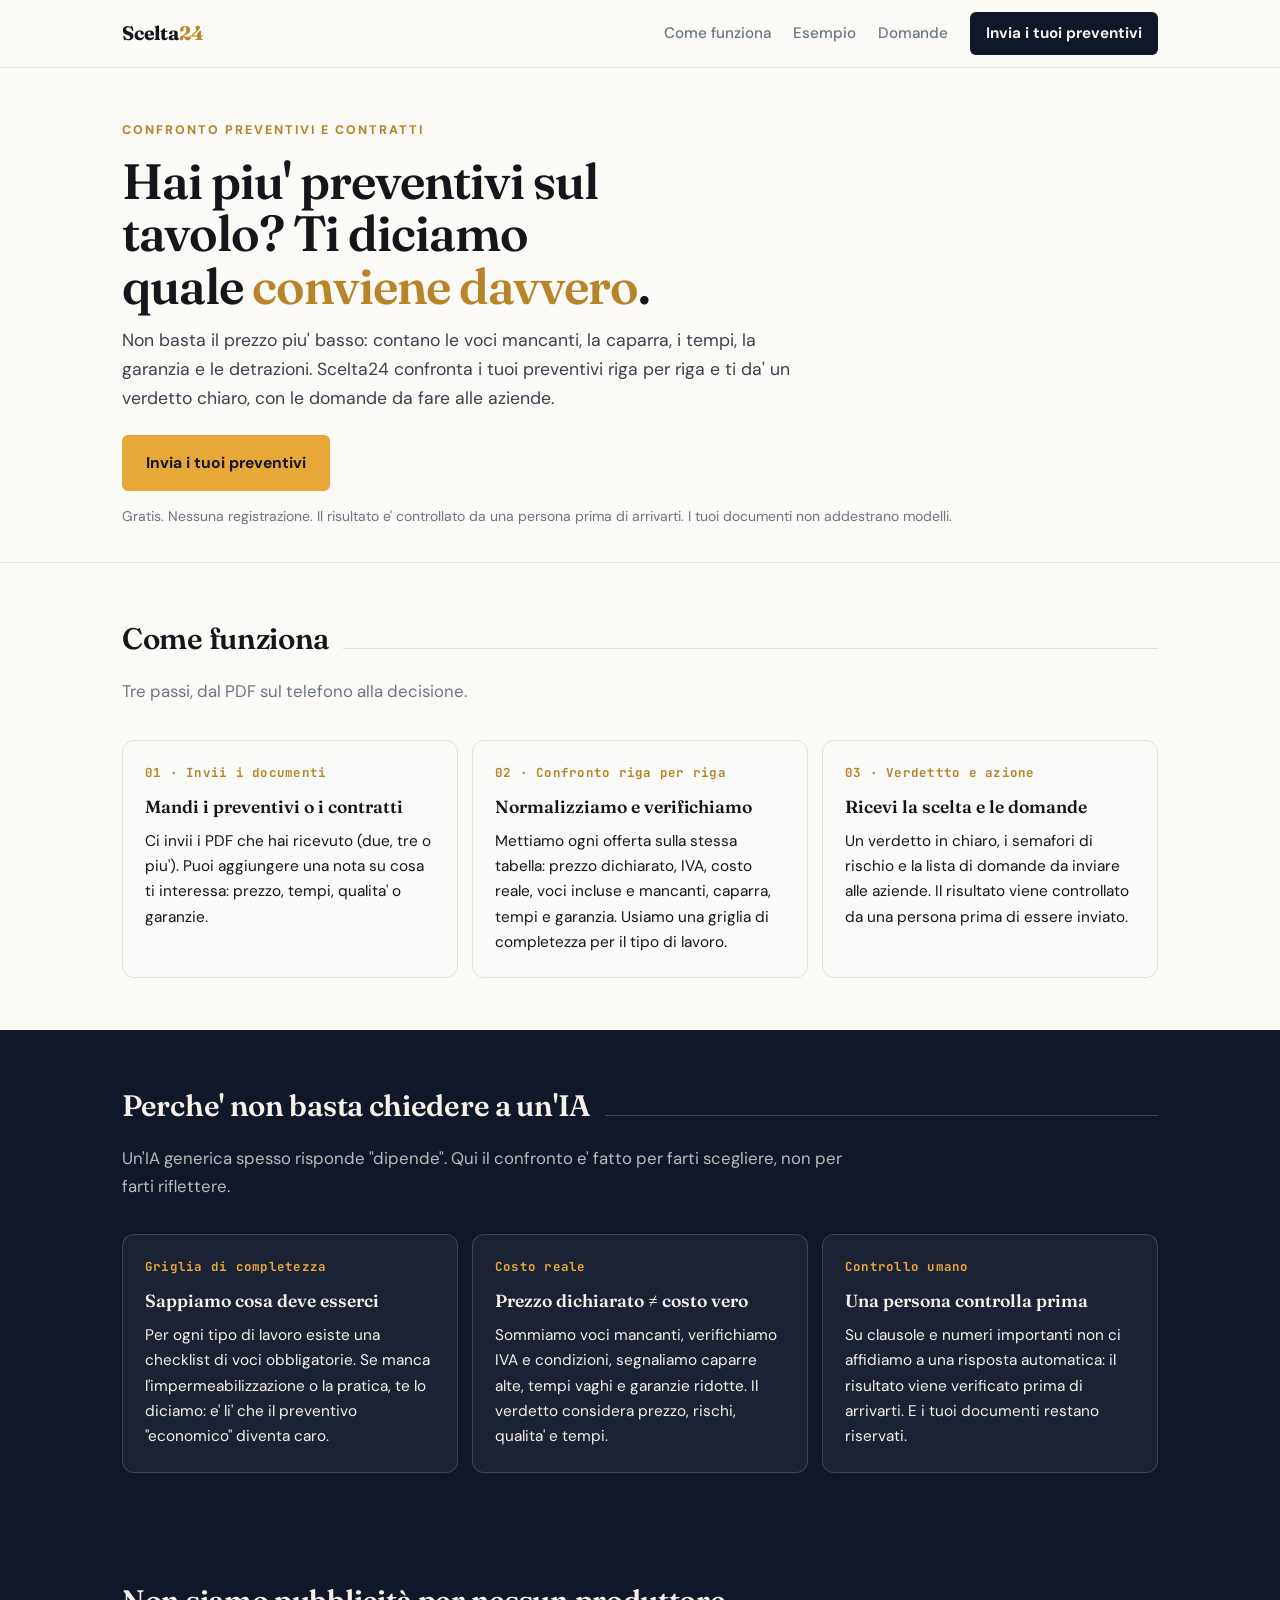
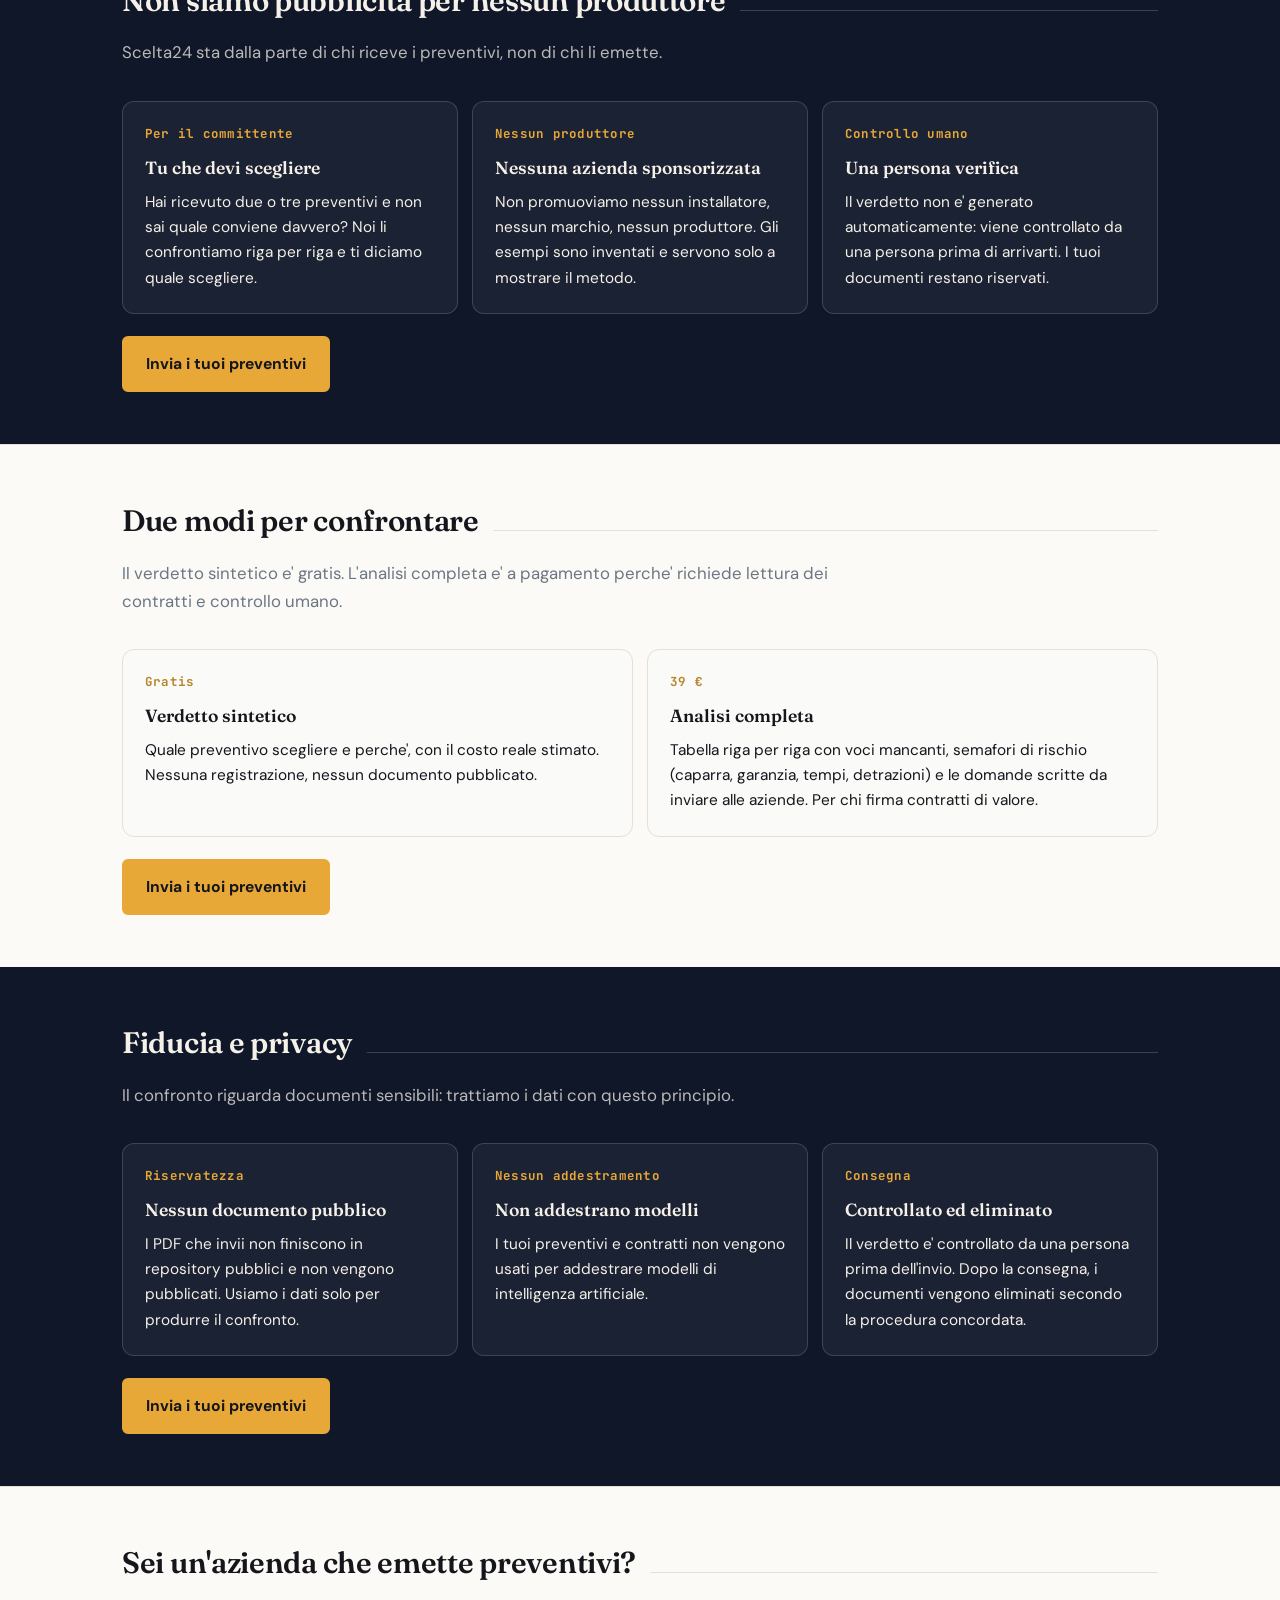
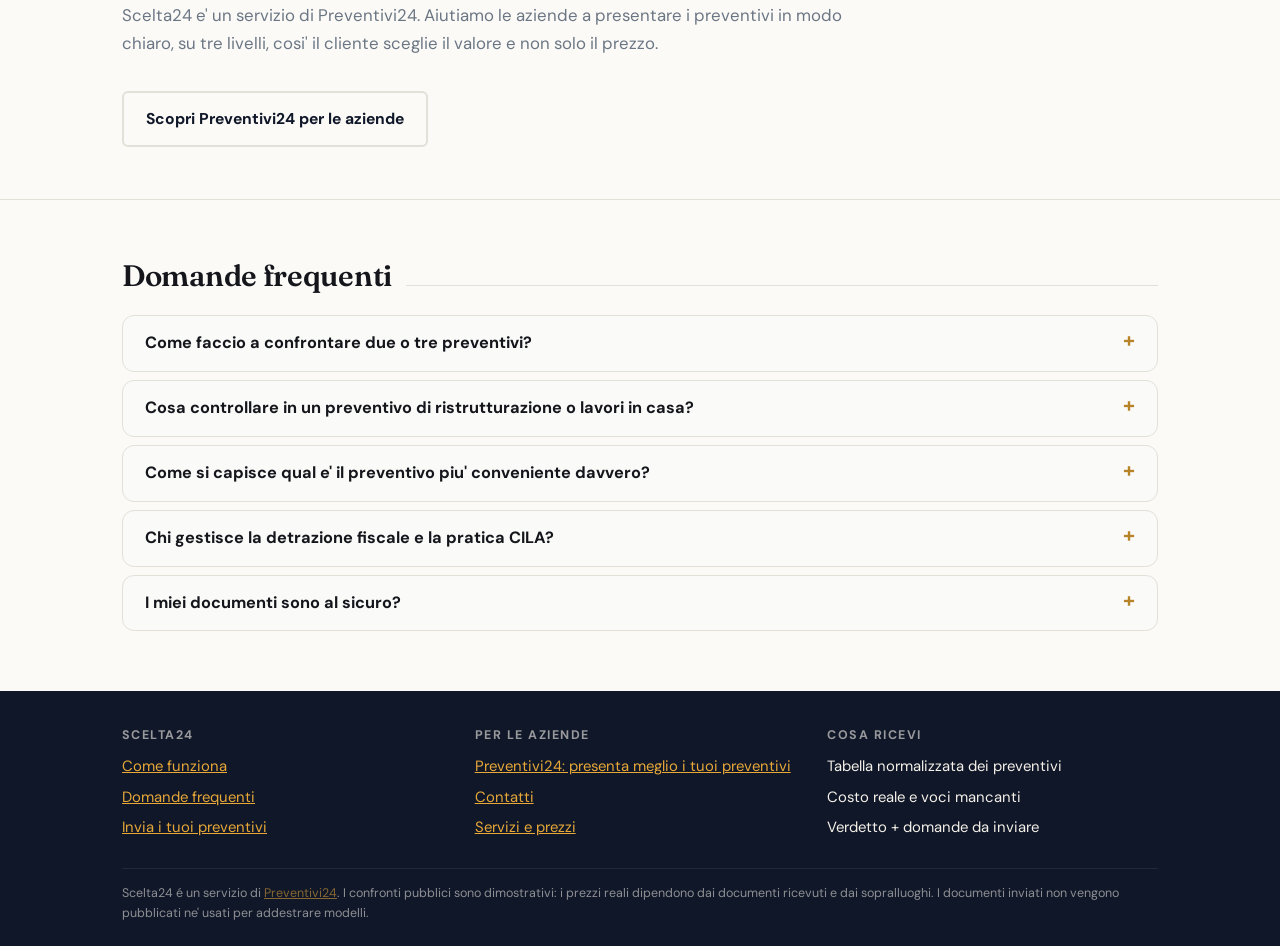
==== index.html @ 66af1d1d "Rimuove tutti gli esempi dal vivo dal sito Scelta24 (nessun nome reale, nessun confronto demo pubbli" ====
<!DOCTYPE html>
<html lang="it">
<head>
<meta charset="utf-8">
<meta name="viewport" content="width=device-width, initial-scale=1.0">
<title>Scelta24 — Confronta i preventivi e scegli quello giusto</title>
<meta name="description" content="Hai due o tre preventivi sul tavolo? Scelta24 li confronta riga per riga: costo reale, voci mancanti, rischi e verdetto. Gratis, controllato da una persona prima di arrivarti.">
<meta name="robots" content="index, follow">
<meta name="theme-color" content="#0F1729">
<link rel="canonical" href="https://gabriruss1.github.io/scelta24/">

<meta property="og:type" content="website">
<meta property="og:locale" content="it_IT">
<meta property="og:site_name" content="Scelta24">
<meta property="og:title" content="Confronta i preventivi. Scegli quello giusto.">
<meta property="og:description" content="Hai due o tre preventivi sul tavolo? Scelta24 li confronta riga per riga: costo reale, voci mancanti, rischi e verdetto. Gratis, controllato da una persona prima di arrivarti.">
<meta property="og:url" content="https://gabriruss1.github.io/scelta24/">
<meta property="og:image" content="https://gabriruss1.github.io/scelta24/images/og.png">
<meta name="twitter:card" content="summary_large_image">
<meta name="twitter:title" content="Confronta i preventivi. Scegli quello giusto.">
<meta name="twitter:description" content="Hai due o tre preventivi sul tavolo? Scelta24 li confronta riga per riga: costo reale, voci mancanti, rischi e verdetto. Gratis, controllato da una persona prima di arrivarti.">
<meta name="twitter:image" content="https://gabriruss1.github.io/scelta24/images/og.png">

<link rel="icon" href="data:image/svg+xml,<svg xmlns='http://www.w3.org/2000/svg' viewBox='0 0 100 100'><text y='.9em' font-size='90'>S</text></svg>">
<link rel="preconnect" href="https://fonts.googleapis.com">
<link rel="preconnect" href="https://fonts.gstatic.com" crossorigin>
<link href="https://fonts.googleapis.com/css2?family=Fraunces:opsz,wght@9..144,300;9..144,600;9..144,800&family=DM+Sans:wght@400;500;700&family=JetBrains+Mono:wght@400;700&display=swap" rel="stylesheet">
<link rel="stylesheet" href="assets/100439ae/landing.css">

<script type="application/ld+json">
{
  "@context": "https://schema.org",
  "@graph": [
    {
      "@type": "WebSite",
      "name": "Scelta24",
      "url": "https://gabriruss1.github.io/scelta24/",
      "inLanguage": "it-IT",
      "description": "Confronto preventivi e contratti: costo reale, voci mancanti, rischi e verdetto. Un servizio Preventivi24.",
      "publisher": {
        "@type": "Organization",
        "name": "Preventivi24",
        "url": "https://gabriruss1.github.io/preventivi24"
      }
    },
    {
      "@type": "FAQPage",
      "mainEntity": [
        {
          "@type": "Question",
          "name": "Come faccio a confrontare due o tre preventivi?",
          "acceptedAnswer": {
            "@type": "Answer",
            "text": "Mettili uno accanto all'altro sulla stessa tabella: prezzo dichiarato, IVA, cosa e' incluso, cosa manca, tempi, caparra e garanzia. Il preventivo piu' basso sulla carta spesso esclude voci che poi paghi a parte. Scelta24 fa questo confronto riga per riga e ti mostra il costo reale."
          }
        },
        {
          "@type": "Question",
          "name": "Cosa controllare in un preventivo di ristrutturazione o lavori in casa?",
          "acceptedAnswer": {
            "@type": "Answer",
            "text": "Controlla che ci siano demolizione e smaltimento, impermeabilizzazione, impianti con collaudo, materiali specificati, tempi scritti, garanzia e condizioni di pagamento. Se una voce e' vaga o manca, chiedila per iscritto prima di firmare."
          }
        },
        {
          "@type": "Question",
          "name": "Come si capisce qual e' il preventivo piu' conveniente davvero?",
          "acceptedAnswer": {
            "@type": "Answer",
            "text": "Non basta il prezzo: conta il costo reale. Aggiungi le voci mancanti, verifica IVA e detrazioni, guarda caparra, garanzia e tempi. Un preventivo piu' economico puo' costare di piu' se esclude lavori essenziali o scarica rischi su di te."
          }
        },
        {
          "@type": "Question",
          "name": "Chi gestisce la detrazione fiscale e la pratica CILA?",
          "acceptedAnswer": {
            "@type": "Answer",
            "text": "Dipende dal preventivo: alcuni la includono, altri la lasciano a tuo carico. Va scritto in modo chiaro perche' ha un costo e serve per la detrazione. Se non e' indicato, e' una domanda da fare all'azienda prima di scegliere."
          }
        },
        {
          "@type": "Question",
          "name": "I miei documenti sono al sicuro?",
          "acceptedAnswer": {
            "@type": "Answer",
            "text": "I preventivi e i contratti che ci invii servono solo per il confronto. Non finiscono in un repository pubblico, non vengono usati per addestrare modelli e vengono eliminati dopo la consegna. Il risultato viene controllato da una persona prima di arrivarti."
          }
        }
      ]
    }
  ]
}
</script>
</head>
<body>
<a class="skip-link" href="#contenuto">Salta al contenuto</a>

<header class="topbar">
  <div class="topbar__inner">
    <a class="logo" href="index.html">Scelta<span>24</span></a>
    <nav>
      <a href="#come-funziona">Come funziona</a>
      <a href="#esempi">Esempio</a>
      <a href="#faq">Domande</a>
      <a class="cta" href="/contatti.html?servizio=confronto">Invia i tuoi preventivi</a>
    </nav>
  </div>
</header>

<main id="contenuto">

<section class="hero">
  <div class="wrap">
    <p class="hero__kicker">Confronto preventivi e contratti</p>
    <h1>Hai piu' preventivi sul tavolo? Ti diciamo quale <em>conviene davvero</em>.</h1>
    <p class="hero__lead">Non basta il prezzo piu' basso: contano le voci mancanti, la caparra, i tempi, la garanzia e le detrazioni.
    Scelta24 confronta i tuoi preventivi riga per riga e ti da' un verdetto chiaro, con le domande da fare alle aziende.</p>
    <div class="hero__azioni">
      <a class="btn btn--accent" href="/contatti.html?servizio=confronto">Invia i tuoi preventivi</a>
    </div>
    <p class="hero__nota">Gratis. Nessuna registrazione. Il risultato e' controllato da una persona prima di arrivarti. I tuoi documenti non addestrano modelli.</p>
  </div>
</section>

<section class="sezione" id="come-funziona">
  <div class="wrap">
    <h2 class="h2">Come funziona</h2>
    <p class="sottotitolo">Tre passi, dal PDF sul telefono alla decisione.</p>
    <div class="griglia griglia--3">
      <div class="card">
        <span class="card__num">01 · Invii i documenti</span>
        <h3>Mandi i preventivi o i contratti</h3>
        <p>Ci invii i PDF che hai ricevuto (due, tre o piu'). Puoi aggiungere una nota su cosa ti interessa: prezzo, tempi, qualita' o garanzie.</p>
      </div>
      <div class="card">
        <span class="card__num">02 · Confronto riga per riga</span>
        <h3>Normalizziamo e verifichiamo</h3>
        <p>Mettiamo ogni offerta sulla stessa tabella: prezzo dichiarato, IVA, costo reale, voci incluse e mancanti, caparra, tempi e garanzia. Usiamo una griglia di completezza per il tipo di lavoro.</p>
      </div>
      <div class="card">
        <span class="card__num">03 · Verdettto e azione</span>
        <h3>Ricevi la scelta e le domande</h3>
        <p>Un verdetto in chiaro, i semafori di rischio e la lista di domande da inviare alle aziende. Il risultato viene controllato da una persona prima di essere inviato.</p>
      </div>
    </div>
  </div>
</section>

<section class="sezione sezione--scura" id="perche">
  <div class="wrap">
    <h2 class="h2">Perche' non basta chiedere a un'IA</h2>
    <p class="sottotitolo">Un'IA generica spesso risponde "dipende". Qui il confronto e' fatto per farti scegliere, non per farti riflettere.</p>
    <div class="griglia griglia--3">
      <div class="card">
        <span class="card__num">Griglia di completezza</span>
        <h3>Sappiamo cosa deve esserci</h3>
        <p>Per ogni tipo di lavoro esiste una checklist di voci obbligatorie. Se manca l'impermeabilizzazione o la pratica, te lo diciamo: e' li' che il preventivo "economico" diventa caro.</p>
      </div>
      <div class="card">
        <span class="card__num">Costo reale</span>
        <h3>Prezzo dichiarato ≠ costo vero</h3>
        <p>Sommiamo voci mancanti, verifichiamo IVA e condizioni, segnaliamo caparre alte, tempi vaghi e garanzie ridotte. Il verdetto considera prezzo, rischi, qualita' e tempi.</p>
      </div>
      <div class="card">
        <span class="card__num">Controllo umano</span>
        <h3>Una persona controlla prima</h3>
        <p>Su clausole e numeri importanti non ci affidiamo a una risposta automatica: il risultato viene verificato prima di arrivarti. E i tuoi documenti restano riservati.</p>
      </div>
    </div>
  </div>
</section>

<section class="sezione sezione--scura" id="non-pubblicita">
  <div class="wrap">
    <h2 class="h2">Non siamo pubblicità per nessun produttore</h2>
    <p class="sottotitolo">Scelta24 sta dalla parte di chi riceve i preventivi, non di chi li emette.</p>
    <div class="griglia griglia--3">
      <div class="card">
        <span class="card__num">Per il committente</span>
        <h3>Tu che devi scegliere</h3>
        <p>Hai ricevuto due o tre preventivi e non sai quale conviene davvero? Noi li confrontiamo riga per riga e ti diciamo quale scegliere.</p>
      </div>
      <div class="card">
        <span class="card__num">Nessun produttore</span>
        <h3>Nessuna azienda sponsorizzata</h3>
        <p>Non promuoviamo nessun installatore, nessun marchio, nessun produttore. Gli esempi sono inventati e servono solo a mostrare il metodo.</p>
      </div>
      <div class="card">
        <span class="card__num">Controllo umano</span>
        <h3>Una persona verifica</h3>
        <p>Il verdetto non e' generato automaticamente: viene controllato da una persona prima di arrivarti. I tuoi documenti restano riservati.</p>
      </div>
    </div>
    <div class="hero__azioni" style="margin-top:var(--s-4)">
      <a class="btn btn--accent" href="/contatti.html?servizio=confronto">Invia i tuoi preventivi</a>
    </div>
  </div>
</section>

<section class="sezione" id="livelli">
  <div class="wrap">
    <h2 class="h2">Due modi per confrontare</h2>
    <p class="sottotitolo">Il verdetto sintetico e' gratis. L'analisi completa e' a pagamento perche' richiede lettura dei contratti e controllo umano.</p>
    <div class="griglia griglia--2">
      <div class="card">
        <span class="card__num">Gratis</span>
        <h3>Verdetto sintetico</h3>
        <p>Quale preventivo scegliere e perche', con il costo reale stimato. Nessuna registrazione, nessun documento pubblicato.</p>
      </div>
      <div class="card">
        <span class="card__num">39 &euro;</span>
        <h3>Analisi completa</h3>
        <p>Tabella riga per riga con voci mancanti, semafori di rischio (caparra, garanzia, tempi, detrazioni) e le domande scritte da inviare alle aziende. Per chi firma contratti di valore.</p>
      </div>
    </div>
    <div class="hero__azioni" style="margin-top:var(--s-4)">
      <a class="btn btn--accent" href="/contatti.html?servizio=confronto">Invia i tuoi preventivi</a>
    </div>
  </div>
</section>

<section class="sezione sezione--scura" id="sicurezza">
  <div class="wrap">
    <h2 class="h2">Fiducia e privacy</h2>
    <p class="sottotitolo">Il confronto riguarda documenti sensibili: trattiamo i dati con questo principio.</p>
    <div class="griglia griglia--3">
      <div class="card">
        <span class="card__num">Riservatezza</span>
        <h3>Nessun documento pubblico</h3>
        <p>I PDF che invii non finiscono in repository pubblici e non vengono pubblicati. Usiamo i dati solo per produrre il confronto.</p>
      </div>
      <div class="card">
        <span class="card__num">Nessun addestramento</span>
        <h3>Non addestrano modelli</h3>
        <p>I tuoi preventivi e contratti non vengono usati per addestrare modelli di intelligenza artificiale.</p>
      </div>
      <div class="card">
        <span class="card__num">Consegna</span>
        <h3>Controllato ed eliminato</h3>
        <p>Il verdetto e' controllato da una persona prima dell'invio. Dopo la consegna, i documenti vengono eliminati secondo la procedura concordata.</p>
      </div>
    </div>
    <div class="hero__azioni" style="margin-top:var(--s-4)">
      <a class="btn btn--accent" href="/contatti.html?servizio=confronto">Invia i tuoi preventivi</a>
    </div>
  </div>
</section>

<section class="sezione" id="aziende">
  <div class="wrap">
    <h2 class="h2">Sei un'azienda che emette preventivi?</h2>
    <p class="sottotitolo">Scelta24 e' un servizio di Preventivi24. Aiutiamo le aziende a presentare i preventivi in modo chiaro, su tre livelli, cosi' il cliente sceglie il valore e non solo il prezzo.</p>
    <div class="hero__azioni">
      <a class="btn btn--ghost" href="https://gabriruss1.github.io/preventivi24">Scopri Preventivi24 per le aziende</a>
    </div>
  </div>
</section>

<section class="sezione faq" id="faq">
  <div class="wrap">
    <h2 class="h2">Domande frequenti</h2>
    <div>
      <details><summary>Come faccio a confrontare due o tre preventivi?</summary><p>Mettili uno accanto all&#x27;altro sulla stessa tabella: prezzo dichiarato, IVA, cosa e&#x27; incluso, cosa manca, tempi, caparra e garanzia. Il preventivo piu&#x27; basso sulla carta spesso esclude voci che poi paghi a parte. Scelta24 fa questo confronto riga per riga e ti mostra il costo reale.</p></details>
<details><summary>Cosa controllare in un preventivo di ristrutturazione o lavori in casa?</summary><p>Controlla che ci siano demolizione e smaltimento, impermeabilizzazione, impianti con collaudo, materiali specificati, tempi scritti, garanzia e condizioni di pagamento. Se una voce e&#x27; vaga o manca, chiedila per iscritto prima di firmare.</p></details>
<details><summary>Come si capisce qual e&#x27; il preventivo piu&#x27; conveniente davvero?</summary><p>Non basta il prezzo: conta il costo reale. Aggiungi le voci mancanti, verifica IVA e detrazioni, guarda caparra, garanzia e tempi. Un preventivo piu&#x27; economico puo&#x27; costare di piu&#x27; se esclude lavori essenziali o scarica rischi su di te.</p></details>
<details><summary>Chi gestisce la detrazione fiscale e la pratica CILA?</summary><p>Dipende dal preventivo: alcuni la includono, altri la lasciano a tuo carico. Va scritto in modo chiaro perche&#x27; ha un costo e serve per la detrazione. Se non e&#x27; indicato, e&#x27; una domanda da fare all&#x27;azienda prima di scegliere.</p></details>
<details><summary>I miei documenti sono al sicuro?</summary><p>I preventivi e i contratti che ci invii servono solo per il confronto. Non finiscono in un repository pubblico, non vengono usati per addestrare modelli e vengono eliminati dopo la consegna. Il risultato viene controllato da una persona prima di arrivarti.</p></details>
    </div>
  </div>
</section>

</main>

<footer class="pie">
  <div class="wrap">
    <div class="colonne">
      <div>
        <h4>Scelta24</h4>
        <ul>
          <li><a href="#come-funziona">Come funziona</a></li>
          <li><a href="#faq">Domande frequenti</a></li>
          <li><a href="/contatti.html?servizio=confronto">Invia i tuoi preventivi</a></li>
        </ul>
      </div>
      <div>
        <h4>Per le aziende</h4>
        <ul>
          <li><a href="https://gabriruss1.github.io/preventivi24">Preventivi24: presenta meglio i tuoi preventivi</a></li>
          <li><a href="https://gabriruss1.github.io/preventivi24/contatti.html">Contatti</a></li>
          <li><a href="https://gabriruss1.github.io/preventivi24/servizi.html">Servizi e prezzi</a></li>
        </ul>
      </div>
      <div>
        <h4>Cosa ricevi</h4>
        <ul>
          <li>Tabella normalizzata dei preventivi</li>
          <li>Costo reale e voci mancanti</li>
          <li>Verdetto + domande da inviare</li>
        </ul>
      </div>
    </div>
    <p class="nota">Scelta24 &eacute; un servizio di <a href="https://gabriruss1.github.io/preventivi24">Preventivi24</a>. I confronti pubblici sono dimostrativi: i prezzi reali dipendono dai documenti ricevuti e dai sopralluoghi. I documenti inviati non vengono pubblicati ne' usati per addestrare modelli.</p>
  </div>
</footer>

</body>
</html>
---- assets/100439ae/landing.css ----
/* ==========================================================================
   landing.css — pagina pubblica del progetto gemello
   Stesso sistema visivo del sito principale, contenuto diverso.
   ========================================================================== */

@import url("tokens.css");

*, *::before, *::after { box-sizing: border-box; }

body {
  margin: 0;
  font-family: var(--font-body);
  font-size: var(--t-body);
  line-height: 1.65;
  color: var(--ink);
  background: var(--paper);
  -webkit-font-smoothing: antialiased;
}

img { max-width: 100%; height: auto; display: block; }
a { color: inherit; }

.wrap { max-width: var(--maxw); margin: 0 auto; padding: 0 var(--s-4); }

.skip-link {
  position: absolute; left: -9999px; top: 0; z-index: 100;
  background: var(--amber); color: #14161C; padding: 10px 16px; font-weight: 700;
}
.skip-link:focus { left: 0; }
:focus-visible { outline: 3px solid var(--amber); outline-offset: 2px; border-radius: 3px; }

/* --- testata --- */
.topbar {
  position: sticky; top: 0; z-index: 30;
  background: rgba(251, 250, 246, .92);
  backdrop-filter: blur(8px);
  border-bottom: 1px solid var(--line);
}
.topbar__inner {
  max-width: var(--maxw); margin: 0 auto; padding: 12px var(--s-4);
  display: flex; align-items: center; justify-content: space-between; gap: var(--s-3);
  flex-wrap: wrap;
}
.logo {
  font-family: var(--font-display); font-size: 1.22rem; font-weight: 700;
  text-decoration: none; letter-spacing: -.01em;
}
.logo span { color: var(--amber-dim); }
.topbar nav { display: flex; gap: var(--s-4); align-items: center; flex-wrap: wrap; }
.topbar nav a { text-decoration: none; font-size: .95rem; color: var(--grey); font-weight: 500; }
.topbar nav a:hover { color: var(--ink); }
.topbar nav a.cta {
  background: var(--brand); color: var(--brand-ink); padding: 9px 16px;
  border-radius: var(--r-sm); font-weight: 700;
}

/* --- hero --- */
.hero { padding: var(--s-6) 0 var(--s-5); }
.hero__kicker {
  font-size: var(--t-tiny); letter-spacing: .16em; text-transform: uppercase;
  color: var(--amber-dim); font-weight: 800; margin: 0 0 var(--s-3);
}
.hero h1 {
  font-family: var(--font-display); font-size: var(--t-hero); line-height: 1.06;
  font-weight: 600; letter-spacing: -.02em; margin: 0 0 var(--s-3); max-width: 18ch;
  text-wrap: balance;
}
.hero h1 em { font-style: normal; color: var(--amber-dim); }
.hero__lead { font-size: 1.1rem; color: #3A424E; max-width: 56ch; margin: 0 0 var(--s-4); }
.hero__azioni { display: flex; gap: var(--s-3); flex-wrap: wrap; align-items: center; }
.hero__nota { font-size: var(--t-small); color: var(--grey); margin: var(--s-3) 0 0; }

.btn {
  display: inline-flex; align-items: center; justify-content: center; gap: 8px;
  font-family: var(--font-body); font-size: .98rem; font-weight: 700;
  padding: 13px 22px; border-radius: var(--r-sm); border: 2px solid var(--brand);
  background: var(--brand); color: var(--brand-ink); text-decoration: none;
  transition: transform .14s ease, box-shadow .14s ease;
}
.btn:hover { transform: translateY(-1px); box-shadow: var(--shadow-md); }
.btn--accent { background: var(--amber); border-color: var(--amber); color: #14161C; }
.btn--ghost { background: transparent; color: var(--brand); border-color: var(--line); }

/* --- sezioni --- */
.sezione { padding: var(--s-6) 0; border-top: 1px solid var(--line); }
.sezione--scura { background: var(--brand); color: var(--brand-ink); border-top: none; }
.sezione--scura .h2 { color: var(--brand-ink); }
.sezione--scura .h2::after { background: rgba(245, 240, 232, .2); }

.h2 {
  font-family: var(--font-display); font-size: var(--t-h2); font-weight: 600;
  margin: 0 0 var(--s-3); letter-spacing: -.01em;
  display: flex; align-items: baseline; gap: var(--s-3);
}
.h2::after { content: ""; flex: 1; height: 1px; background: var(--line); }
.sottotitolo { font-size: 1.05rem; color: var(--grey); max-width: 62ch; margin: 0 0 var(--s-5); }
.sezione--scura .sottotitolo { color: rgba(245, 240, 232, .75); }

/* --- griglie --- */
.griglia { display: grid; gap: var(--s-3); grid-template-columns: repeat(auto-fit, minmax(240px, 1fr)); }
.griglia--3 { grid-template-columns: repeat(auto-fit, minmax(280px, 1fr)); }

.card {
  background: var(--white); border: 1px solid var(--line);
  border-radius: var(--r-md); padding: var(--s-4);
}
.sezione--scura .card { background: rgba(255, 255, 255, .05); border-color: rgba(245, 240, 232, .16); }
.card h3 { font-family: var(--font-display); font-size: 1.1rem; margin: 0 0 var(--s-2); font-weight: 600; }
.card p { margin: 0; font-size: .96rem; }
.card__num {
  font-family: var(--font-mono); font-size: var(--t-tiny); color: var(--amber-dim);
  letter-spacing: .1em; font-weight: 700; display: block; margin-bottom: var(--s-2);
}
.sezione--scura .card__num { color: var(--amber); }

/* --- livelli --- */
.livelli { display: grid; gap: var(--s-3); grid-template-columns: repeat(auto-fit, minmax(260px, 1fr)); }
.livello {
  background: var(--white); border: 1px solid var(--line);
  border-radius: var(--r-md); padding: var(--s-4); position: relative;
  /* dentro la sezione scura il colore e' crema: qui il fondo e' bianco */
  color: var(--ink);
}
.livello--consigliata { border: 2px solid var(--amber); box-shadow: var(--shadow-md); }
.livello__badge {
  position: absolute; top: -11px; right: var(--s-4);
  background: var(--amber); color: #14161C; font-size: .66rem; font-weight: 800;
  letter-spacing: .12em; text-transform: uppercase; padding: 4px 11px; border-radius: 100px;
}
.livello h3 { font-family: var(--font-display); font-size: 1.2rem; margin: 0 0 var(--s-2); }
.livello p { margin: 0 0 var(--s-2); font-size: .95rem; color: var(--grey); }
.livello ul { margin: 0; padding-left: 18px; font-size: .93rem; }
.livello li { margin-bottom: 5px; }

/* --- esempi --- */
.esempi { display: grid; gap: var(--s-3); grid-template-columns: repeat(auto-fit, minmax(280px, 1fr)); }
.esempio {
  display: block; text-decoration: none; background: var(--white);
  border: 1px solid var(--line); border-radius: var(--r-md); overflow: hidden;
  transition: transform .15s ease, box-shadow .15s ease;
}
.esempio:hover { transform: translateY(-3px); box-shadow: var(--shadow-lg); }
.esempio__img { aspect-ratio: 1200 / 630; background: var(--navy); object-fit: cover; width: 100%; }
.esempio__corpo { padding: var(--s-3) var(--s-4) var(--s-4); }
.esempio__corpo h3 { font-family: var(--font-display); font-size: 1.1rem; margin: 0 0 4px; }
.esempio__corpo p { margin: 0; font-size: .93rem; color: var(--grey); }
.esempio__corpo span { font-size: var(--t-tiny); color: var(--amber-dim); font-weight: 700; letter-spacing: .08em; text-transform: uppercase; }

/* --- faq --- */
.faq details {
  background: var(--white); border: 1px solid var(--line);
  border-radius: var(--r-md); padding: var(--s-3) var(--s-4); margin-bottom: var(--s-2);
}
.faq summary {
  cursor: pointer; font-weight: 700; font-size: 1.02rem;
  list-style: none; display: flex; justify-content: space-between; gap: var(--s-3);
}
.faq summary::-webkit-details-marker { display: none; }
.faq summary::after { content: "+"; color: var(--amber-dim); font-size: 1.3rem; line-height: 1; }
.faq details[open] summary::after { content: "\2212"; }
.faq details p { margin: var(--s-2) 0 0; color: #3A424E; }

/* --- footer --- */
footer.pie {
  background: var(--brand); color: var(--brand-ink);
  padding: var(--s-5) 0 var(--s-4);
}
footer.pie a { color: var(--amber); }
footer.pie .colonne { display: grid; gap: var(--s-4); grid-template-columns: repeat(auto-fit, minmax(200px, 1fr)); }
footer.pie h4 { font-size: var(--t-tiny); letter-spacing: .12em; text-transform: uppercase; opacity: .6; margin: 0 0 var(--s-2); }
footer.pie ul { list-style: none; margin: 0; padding: 0; font-size: .93rem; }
footer.pie li { margin-bottom: 6px; }
footer.pie .nota { font-size: var(--t-tiny); opacity: .55; margin: var(--s-4) 0 0; border-top: 1px solid rgba(245,240,232,.15); padding-top: var(--s-3); }

@media (max-width: 640px) {
  .topbar nav a:not(.cta) { display: none; }
  .hero { padding: var(--s-5) 0; }
}

@media print {
  .topbar, .hero__azioni, .btn { display: none; }
  body { background: #fff; }
}
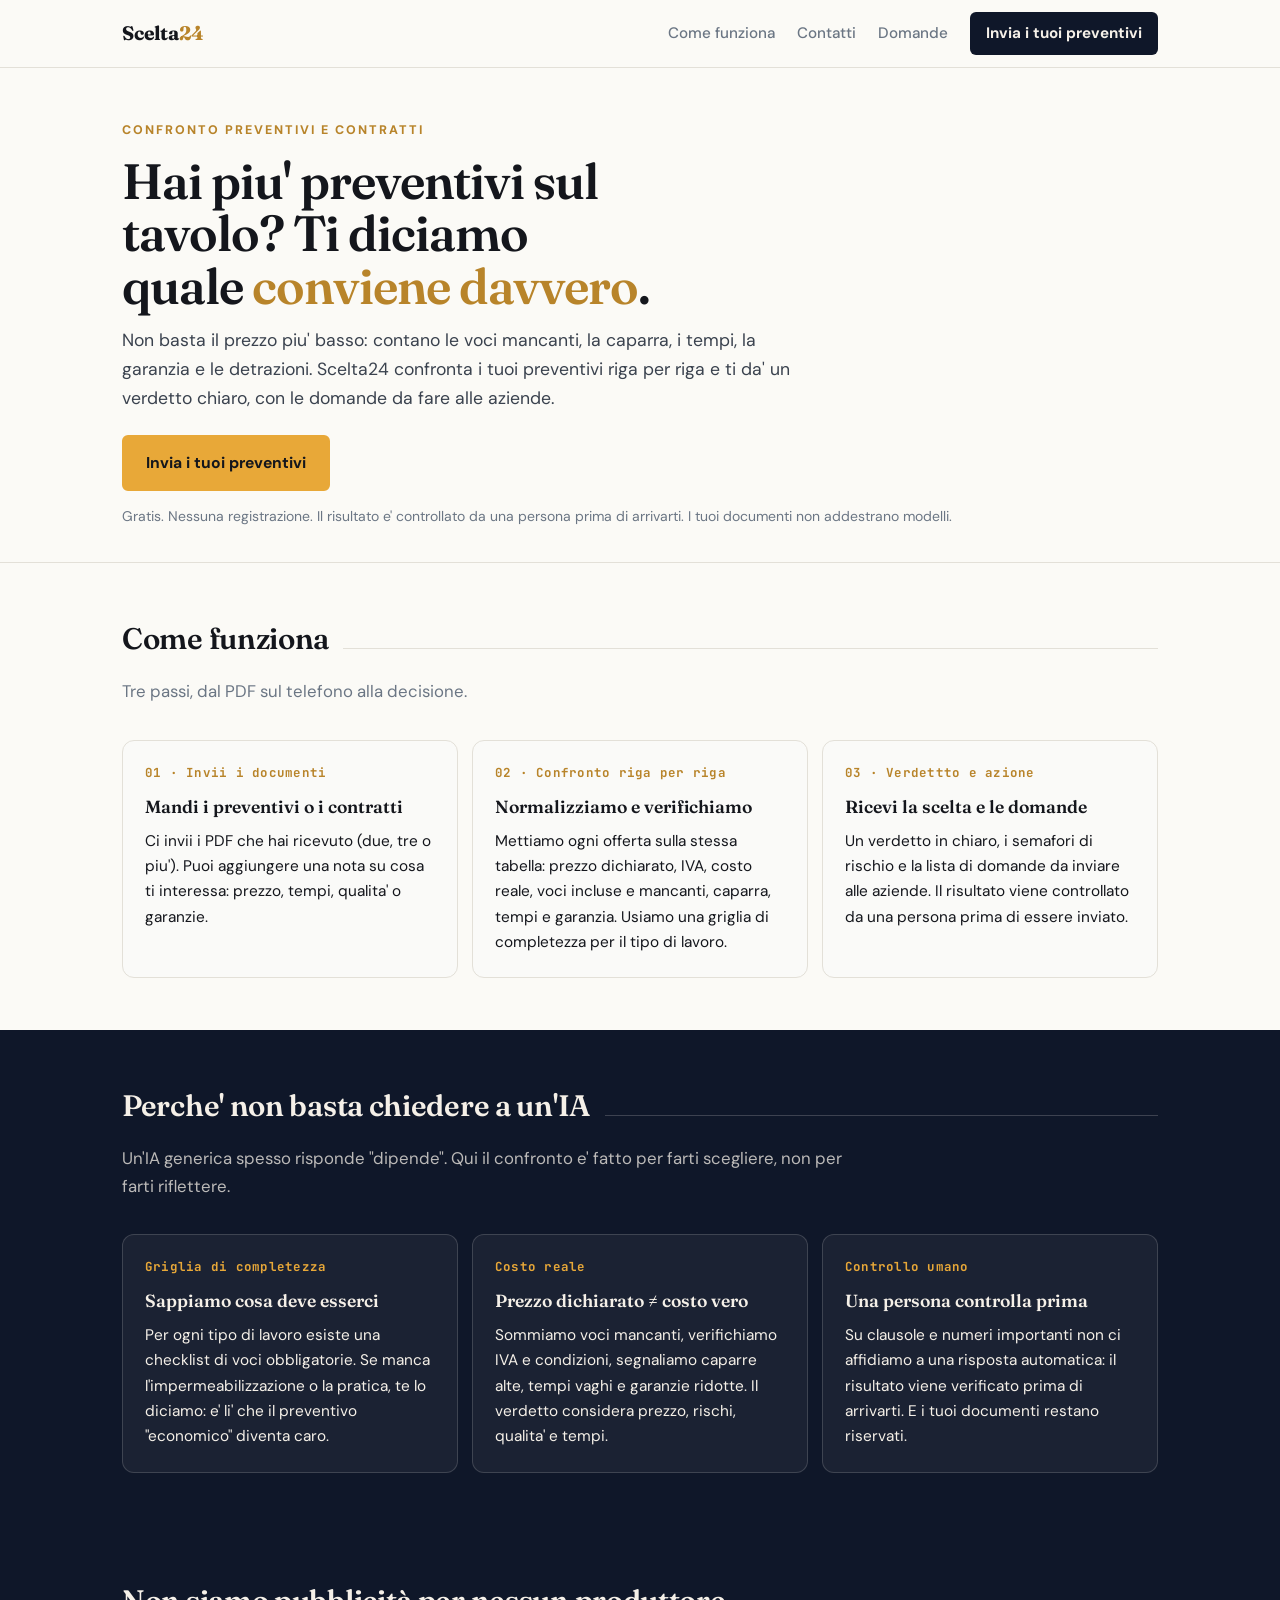
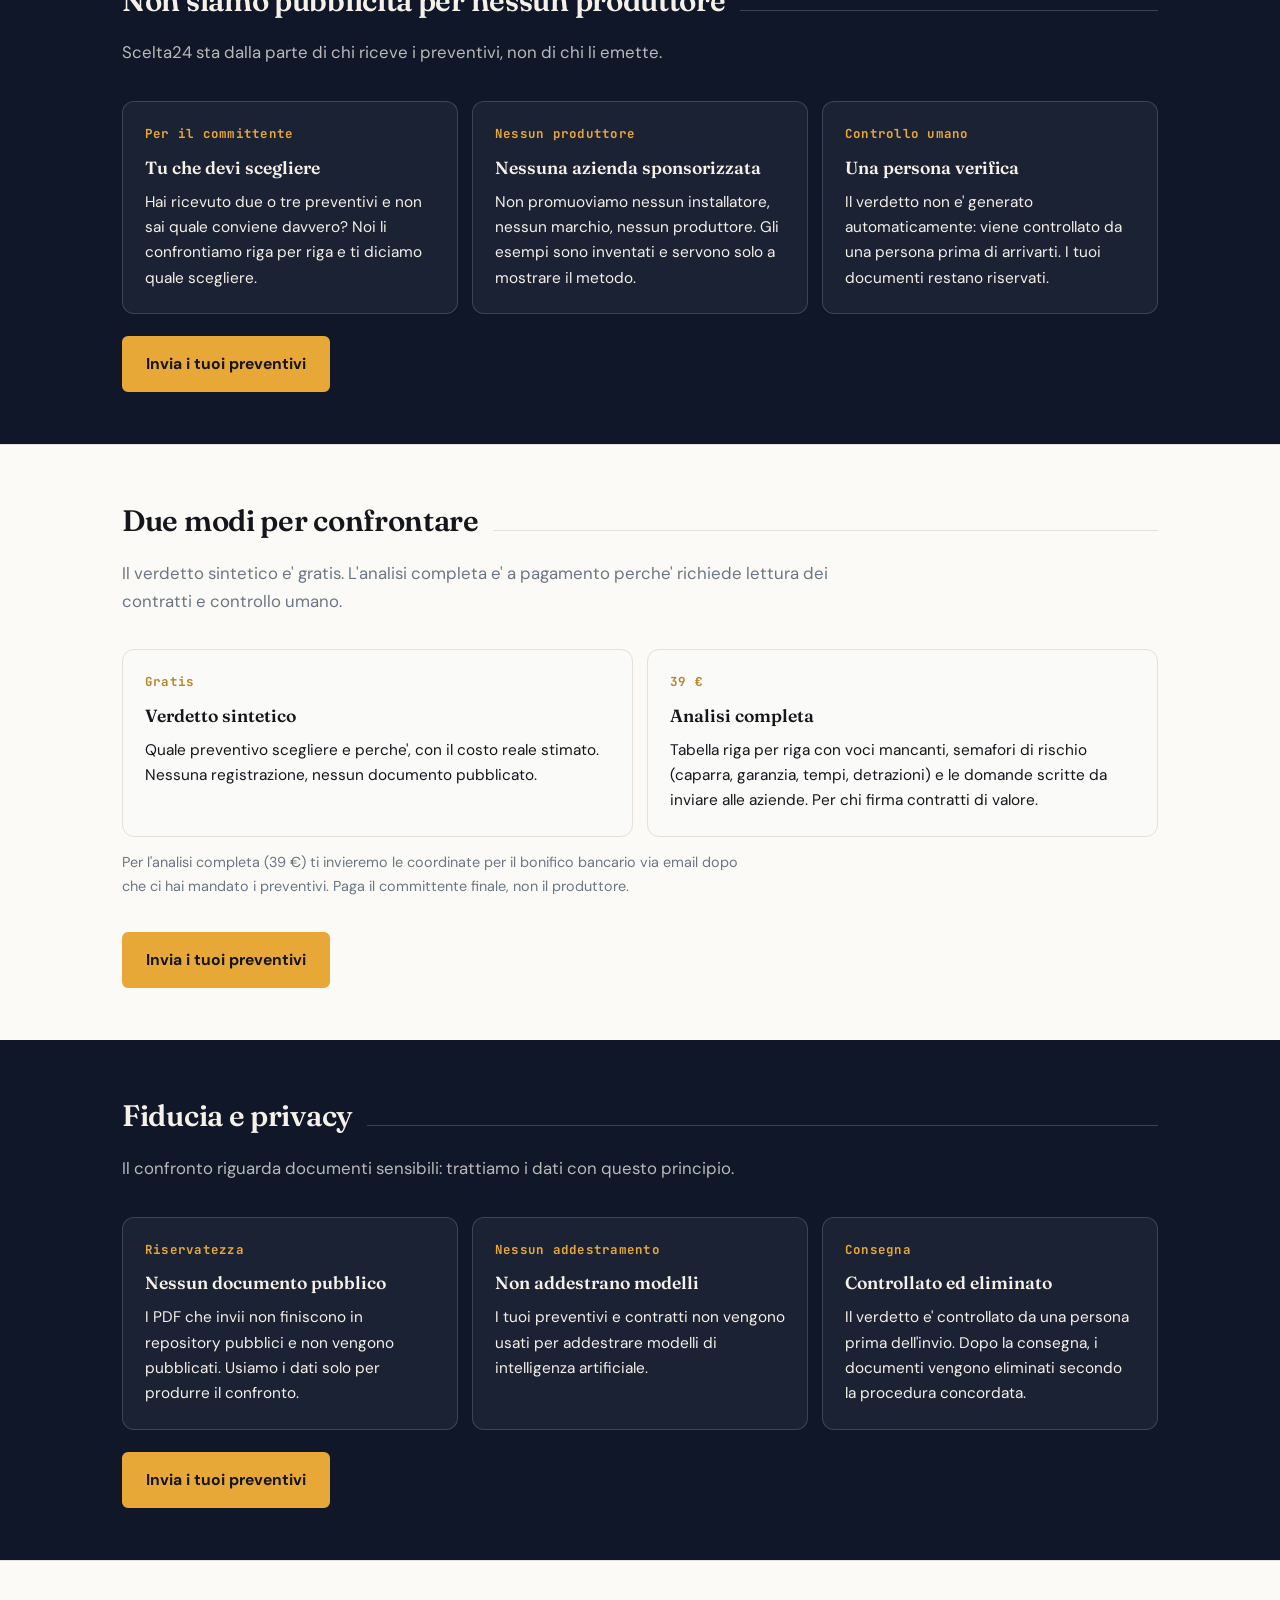
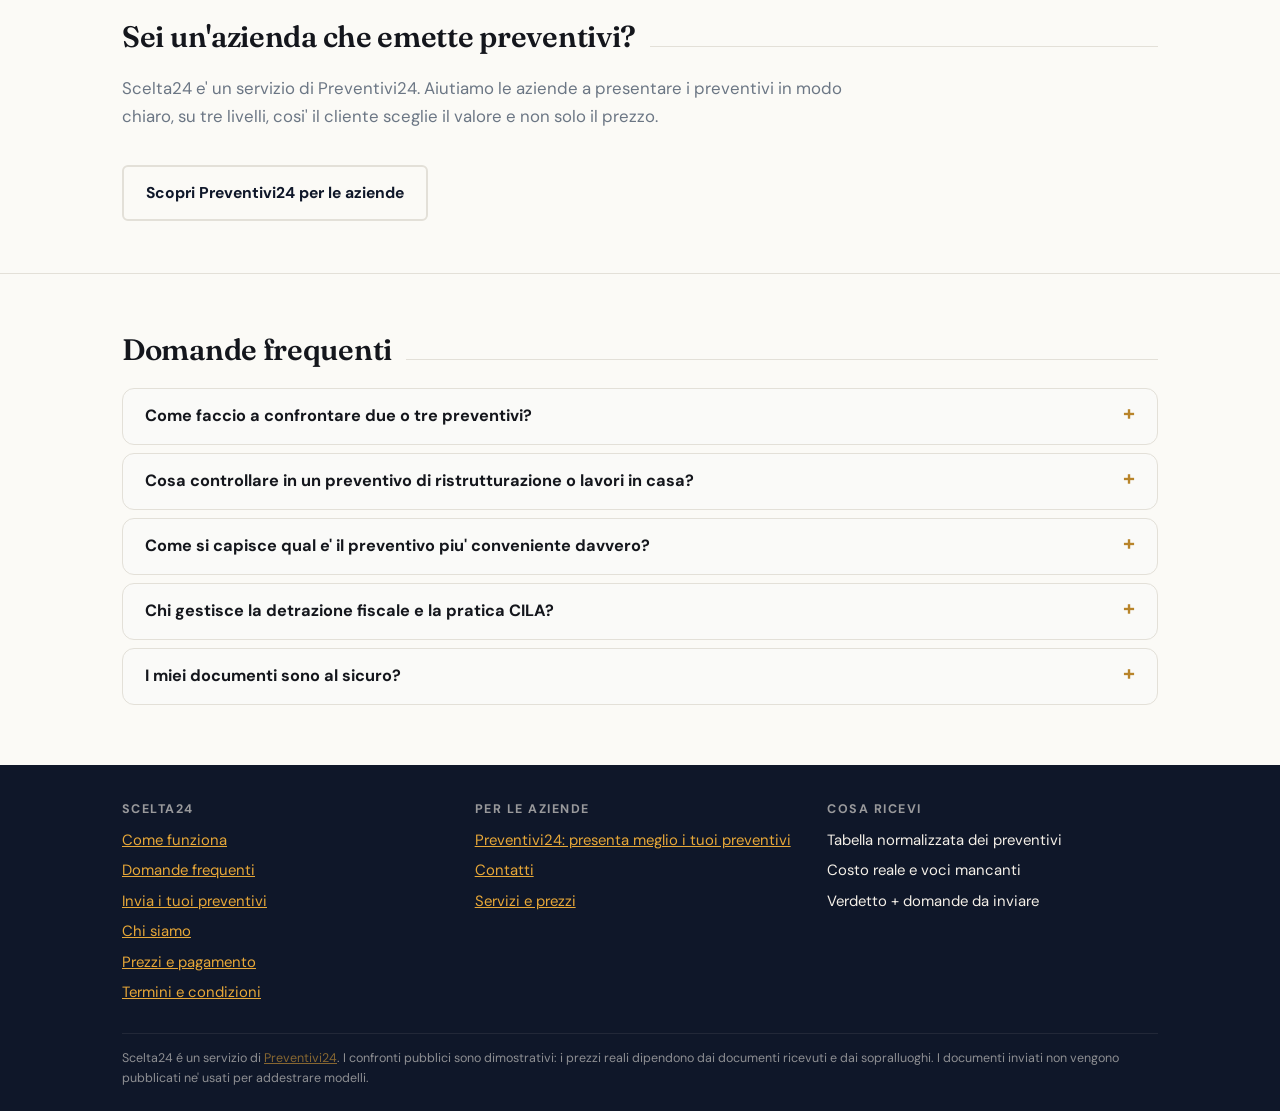
==== commit 55262b06: "Aggiunge grazie.html, chi-sono.html, termini.html, prezzi.html; fix link Esempio rotto; documenta pa" ====
--- a/index.html
+++ b/index.html
@@ -100,7 +100,7 @@
     <a class="logo" href="index.html">Scelta<span>24</span></a>
     <nav>
       <a href="#come-funziona">Come funziona</a>
-      <a href="#esempi">Esempio</a>
+      <a href="contatti.html">Contatti</a>
       <a href="#faq">Domande</a>
       <a class="cta" href="/contatti.html?servizio=confronto">Invia i tuoi preventivi</a>
     </nav>
@@ -213,6 +213,7 @@
         <p>Tabella riga per riga con voci mancanti, semafori di rischio (caparra, garanzia, tempi, detrazioni) e le domande scritte da inviare alle aziende. Per chi firma contratti di valore.</p>
       </div>
     </div>
+    <p class="sottotitolo" style="font-size:0.9rem;color:var(--grey);margin-top:var(--s-3);">Per l'analisi completa (39 &euro;) ti invieremo le coordinate per il bonifico bancario via email dopo che ci hai mandato i preventivi. Paga il committente finale, non il produttore.</p>
     <div class="hero__azioni" style="margin-top:var(--s-4)">
       <a class="btn btn--accent" href="/contatti.html?servizio=confronto">Invia i tuoi preventivi</a>
     </div>
@@ -280,6 +281,9 @@
           <li><a href="#come-funziona">Come funziona</a></li>
           <li><a href="#faq">Domande frequenti</a></li>
           <li><a href="/contatti.html?servizio=confronto">Invia i tuoi preventivi</a></li>
+          <li><a href="chi-sono.html">Chi siamo</a></li>
+          <li><a href="prezzi.html">Prezzi e pagamento</a></li>
+          <li><a href="termini.html">Termini e condizioni</a></li>
         </ul>
       </div>
       <div>
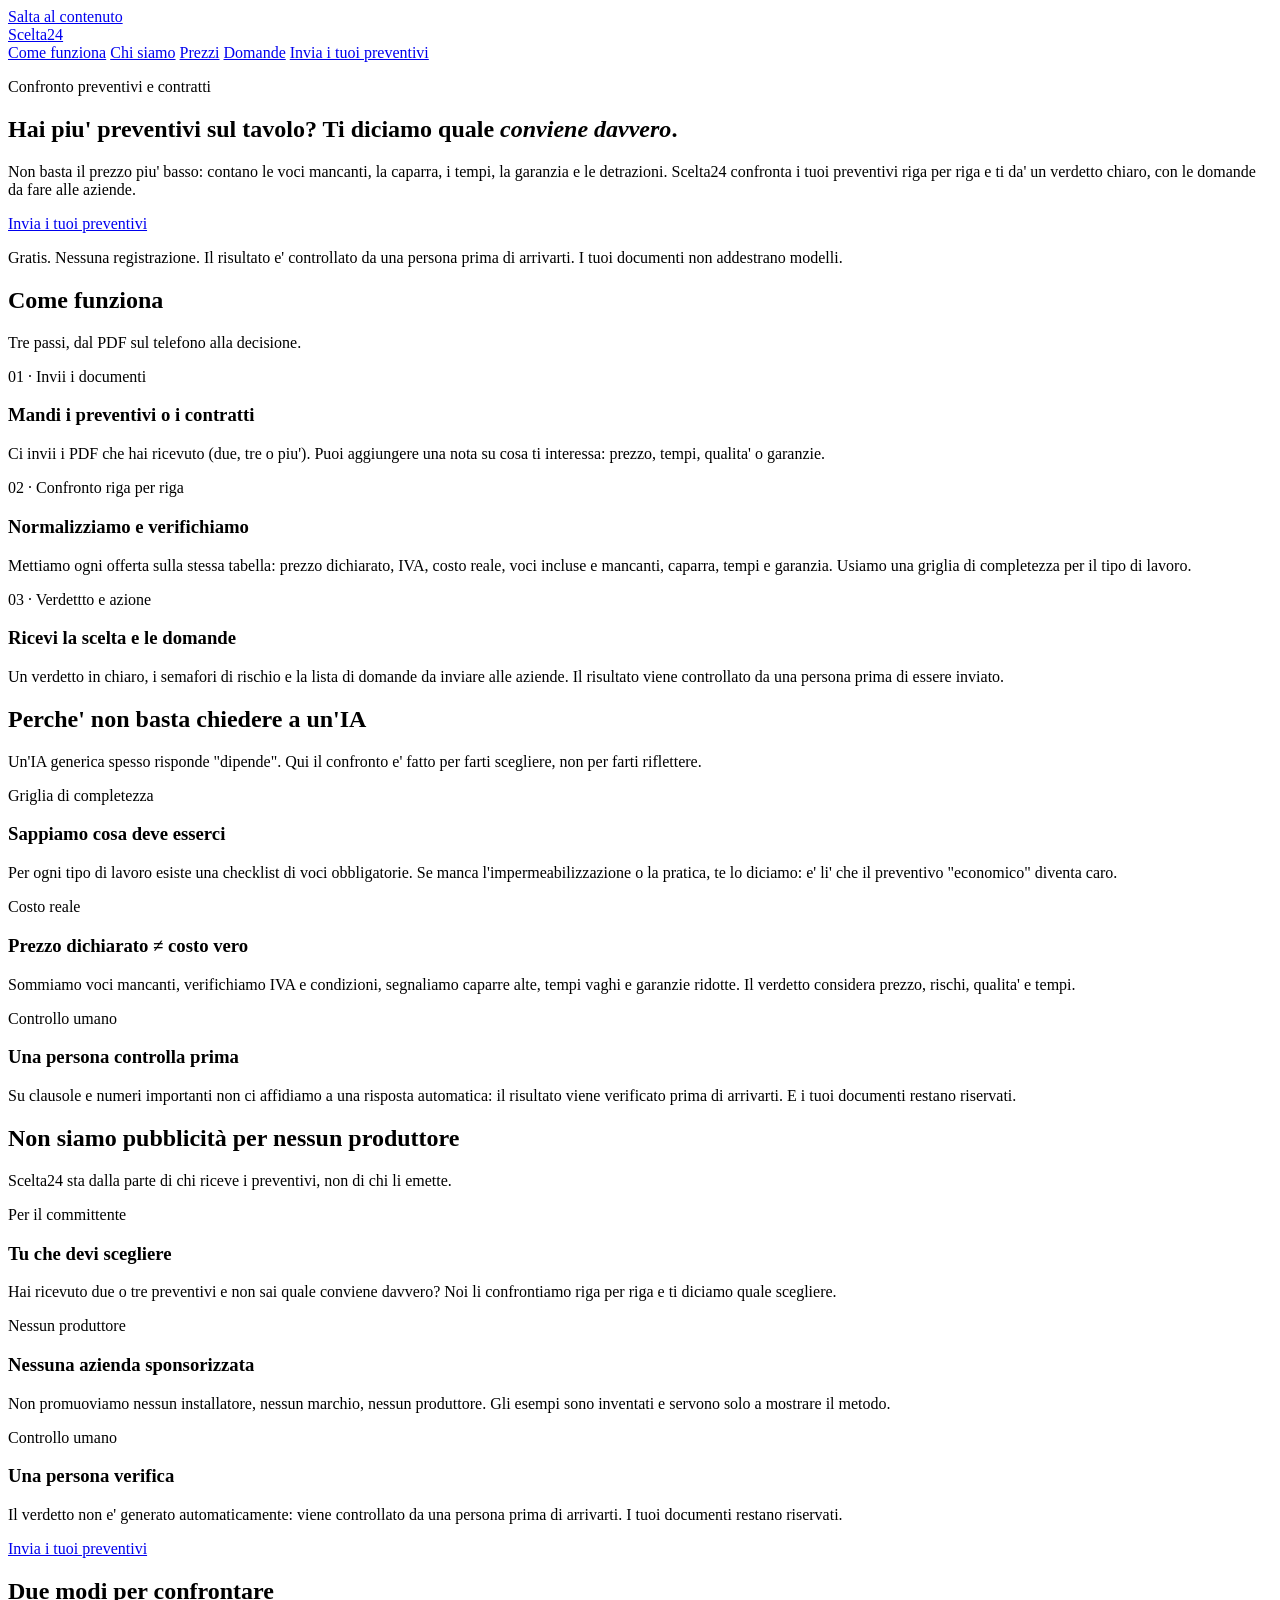
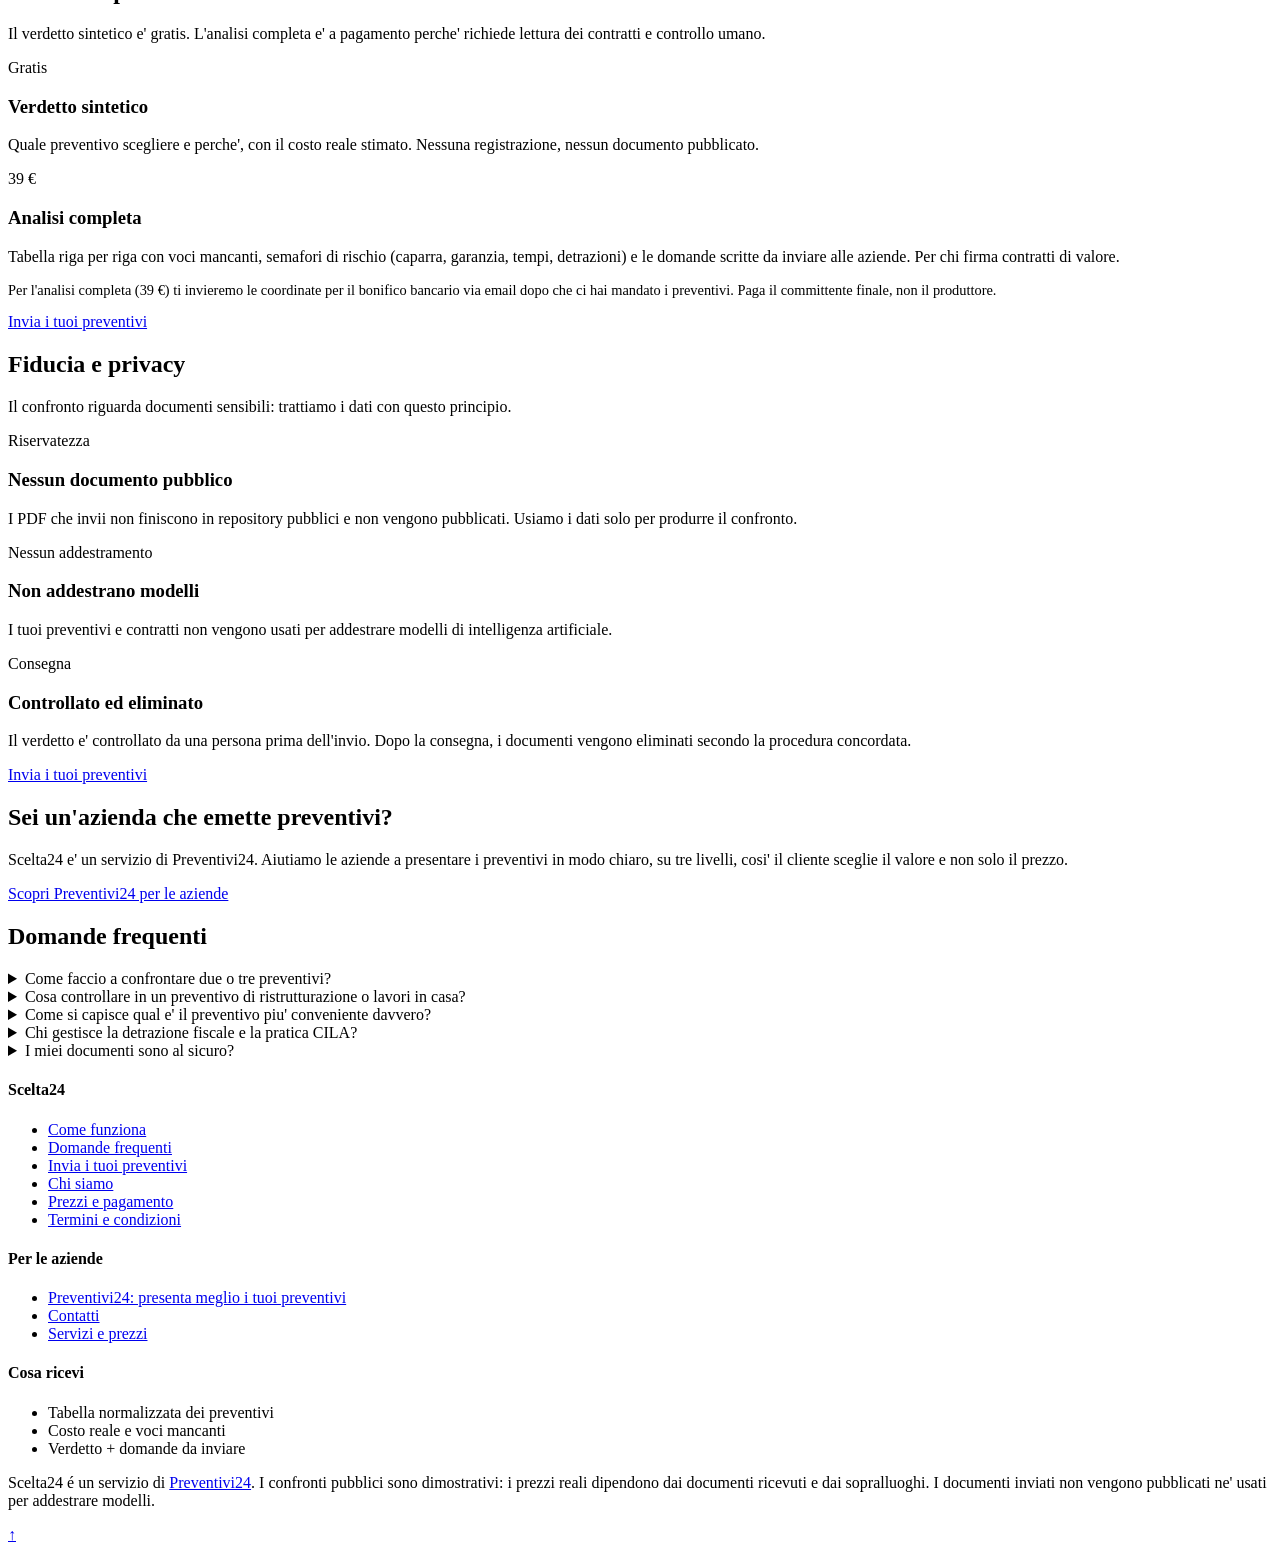
==== commit 77555741: "Migliora design Scelta24: menu strutturato con Chi sono/Prezzi, sezione Parliamone con email e orari" ====
--- a/index.html
+++ b/index.html
@@ -25,7 +25,7 @@
 <link rel="preconnect" href="https://fonts.googleapis.com">
 <link rel="preconnect" href="https://fonts.gstatic.com" crossorigin>
 <link href="https://fonts.googleapis.com/css2?family=Fraunces:opsz,wght@9..144,300;9..144,600;9..144,800&family=DM+Sans:wght@400;500;700&family=JetBrains+Mono:wght@400;700&display=swap" rel="stylesheet">
-<link rel="stylesheet" href="assets/100439ae/landing.css">
+<link rel="stylesheet" href="assets/288051ce/landing.css">
 
 <script type="application/ld+json">
 {
@@ -100,9 +100,10 @@
     <a class="logo" href="index.html">Scelta<span>24</span></a>
     <nav>
       <a href="#come-funziona">Come funziona</a>
-      <a href="contatti.html">Contatti</a>
+      <a href="chi-sono.html">Chi siamo</a>
+      <a href="prezzi.html">Prezzi</a>
       <a href="#faq">Domande</a>
-      <a class="cta" href="/contatti.html?servizio=confronto">Invia i tuoi preventivi</a>
+      <a class="cta" href="contatti.html?servizio=confronto">Invia i tuoi preventivi</a>
     </nav>
   </div>
 </header>
@@ -116,7 +117,7 @@
     <p class="hero__lead">Non basta il prezzo piu' basso: contano le voci mancanti, la caparra, i tempi, la garanzia e le detrazioni.
     Scelta24 confronta i tuoi preventivi riga per riga e ti da' un verdetto chiaro, con le domande da fare alle aziende.</p>
     <div class="hero__azioni">
-      <a class="btn btn--accent" href="/contatti.html?servizio=confronto">Invia i tuoi preventivi</a>
+      <a class="btn btn--accent" href="contatti.html?servizio=confronto">Invia i tuoi preventivi</a>
     </div>
     <p class="hero__nota">Gratis. Nessuna registrazione. Il risultato e' controllato da una persona prima di arrivarti. I tuoi documenti non addestrano modelli.</p>
   </div>
@@ -192,7 +193,7 @@
       </div>
     </div>
     <div class="hero__azioni" style="margin-top:var(--s-4)">
-      <a class="btn btn--accent" href="/contatti.html?servizio=confronto">Invia i tuoi preventivi</a>
+      <a class="btn btn--accent" href="contatti.html?servizio=confronto">Invia i tuoi preventivi</a>
     </div>
   </div>
 </section>
@@ -215,7 +216,7 @@
     </div>
     <p class="sottotitolo" style="font-size:0.9rem;color:var(--grey);margin-top:var(--s-3);">Per l'analisi completa (39 &euro;) ti invieremo le coordinate per il bonifico bancario via email dopo che ci hai mandato i preventivi. Paga il committente finale, non il produttore.</p>
     <div class="hero__azioni" style="margin-top:var(--s-4)">
-      <a class="btn btn--accent" href="/contatti.html?servizio=confronto">Invia i tuoi preventivi</a>
+      <a class="btn btn--accent" href="contatti.html?servizio=confronto">Invia i tuoi preventivi</a>
     </div>
   </div>
 </section>
@@ -242,7 +243,7 @@
       </div>
     </div>
     <div class="hero__azioni" style="margin-top:var(--s-4)">
-      <a class="btn btn--accent" href="/contatti.html?servizio=confronto">Invia i tuoi preventivi</a>
+      <a class="btn btn--accent" href="contatti.html?servizio=confronto">Invia i tuoi preventivi</a>
     </div>
   </div>
 </section>
@@ -280,7 +281,7 @@
         <ul>
           <li><a href="#come-funziona">Come funziona</a></li>
           <li><a href="#faq">Domande frequenti</a></li>
-          <li><a href="/contatti.html?servizio=confronto">Invia i tuoi preventivi</a></li>
+          <li><a href="contatti.html?servizio=confronto">Invia i tuoi preventivi</a></li>
           <li><a href="chi-sono.html">Chi siamo</a></li>
           <li><a href="prezzi.html">Prezzi e pagamento</a></li>
           <li><a href="termini.html">Termini e condizioni</a></li>
@@ -307,5 +308,19 @@
   </div>
 </footer>
 
+<a class="torna-su" href="#" aria-label="Torna su">&#8593;</a>
+<script>
+  (function(){
+    var btn=document.querySelector('.torna-su');
+    if(!btn) return;
+    window.addEventListener('scroll', function(){
+      if(window.scrollY>300) btn.classList.add('torna-su--visibile');
+      else btn.classList.remove('torna-su--visibile');
+    });
+    btn.addEventListener('click', function(e){
+      e.preventDefault(); window.scrollTo({top:0, behavior:'smooth'});
+    });
+  })();
+</script>
 </body>
 </html>
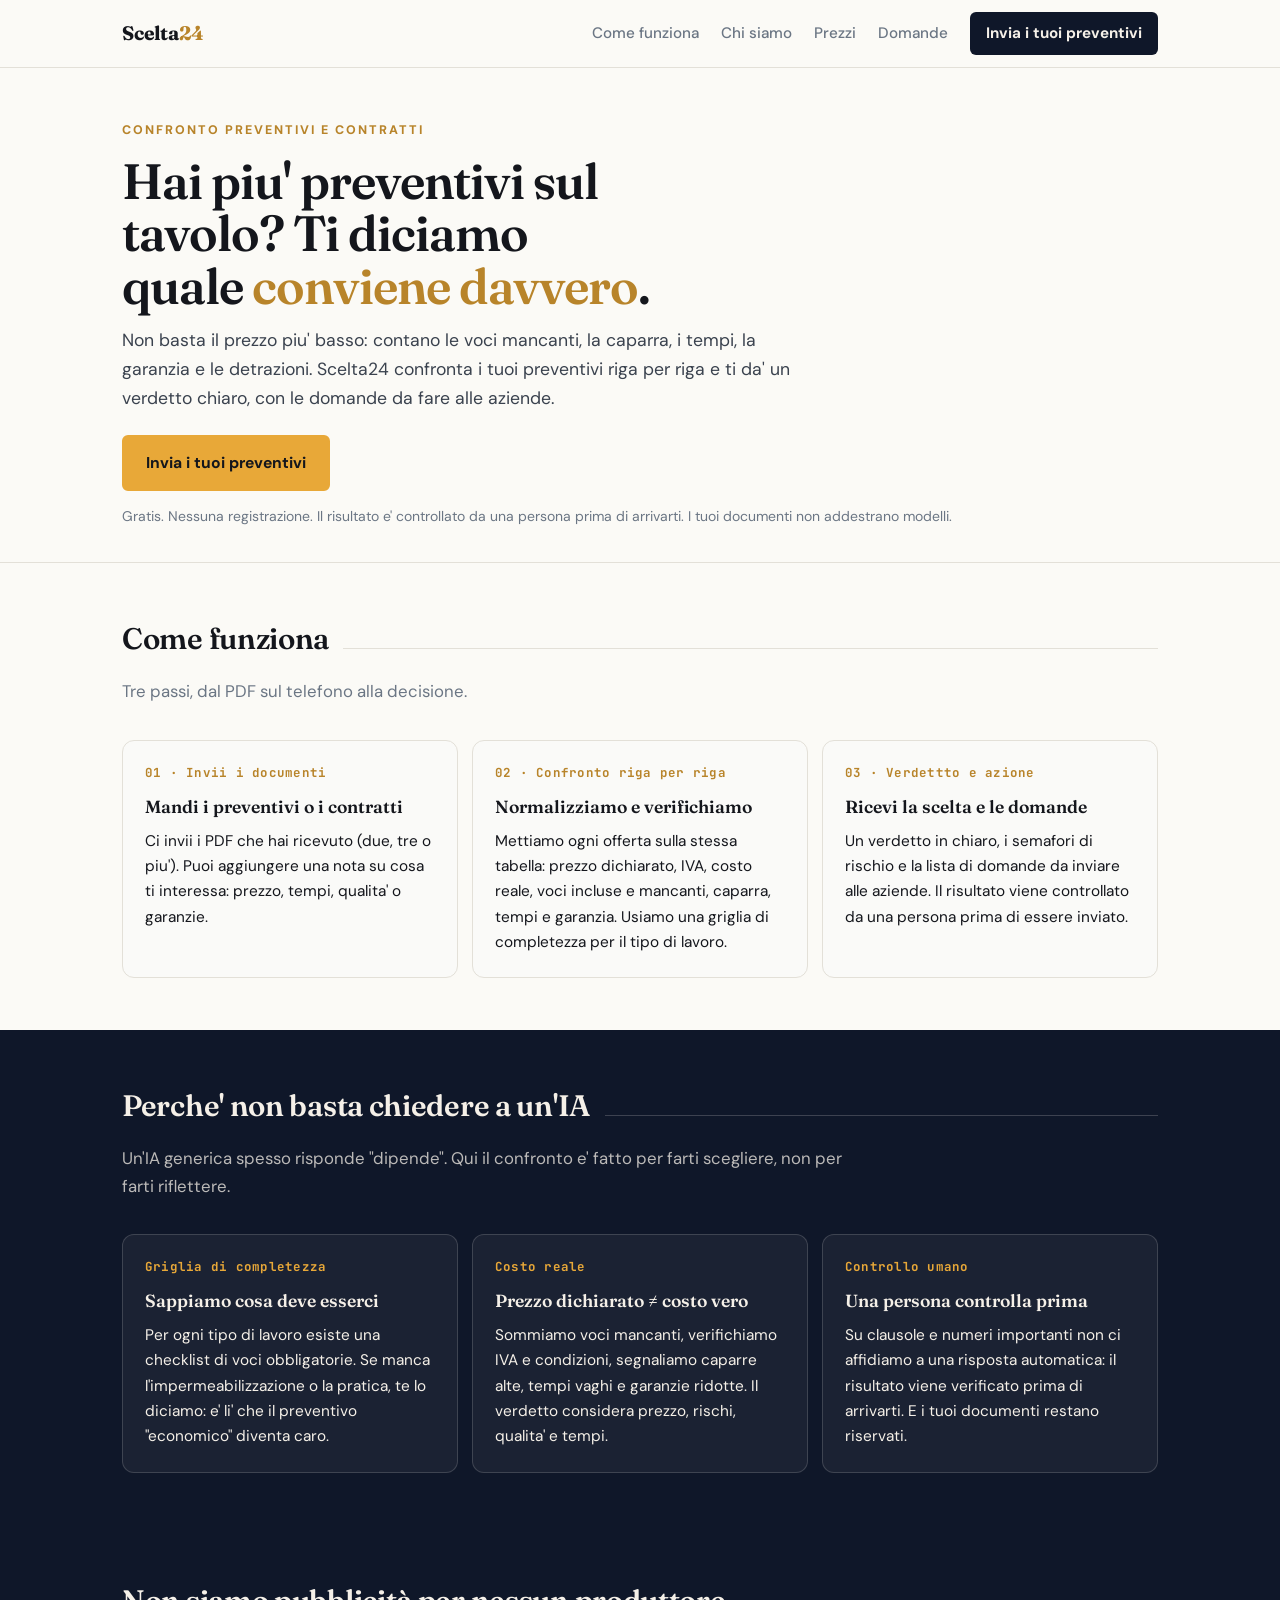
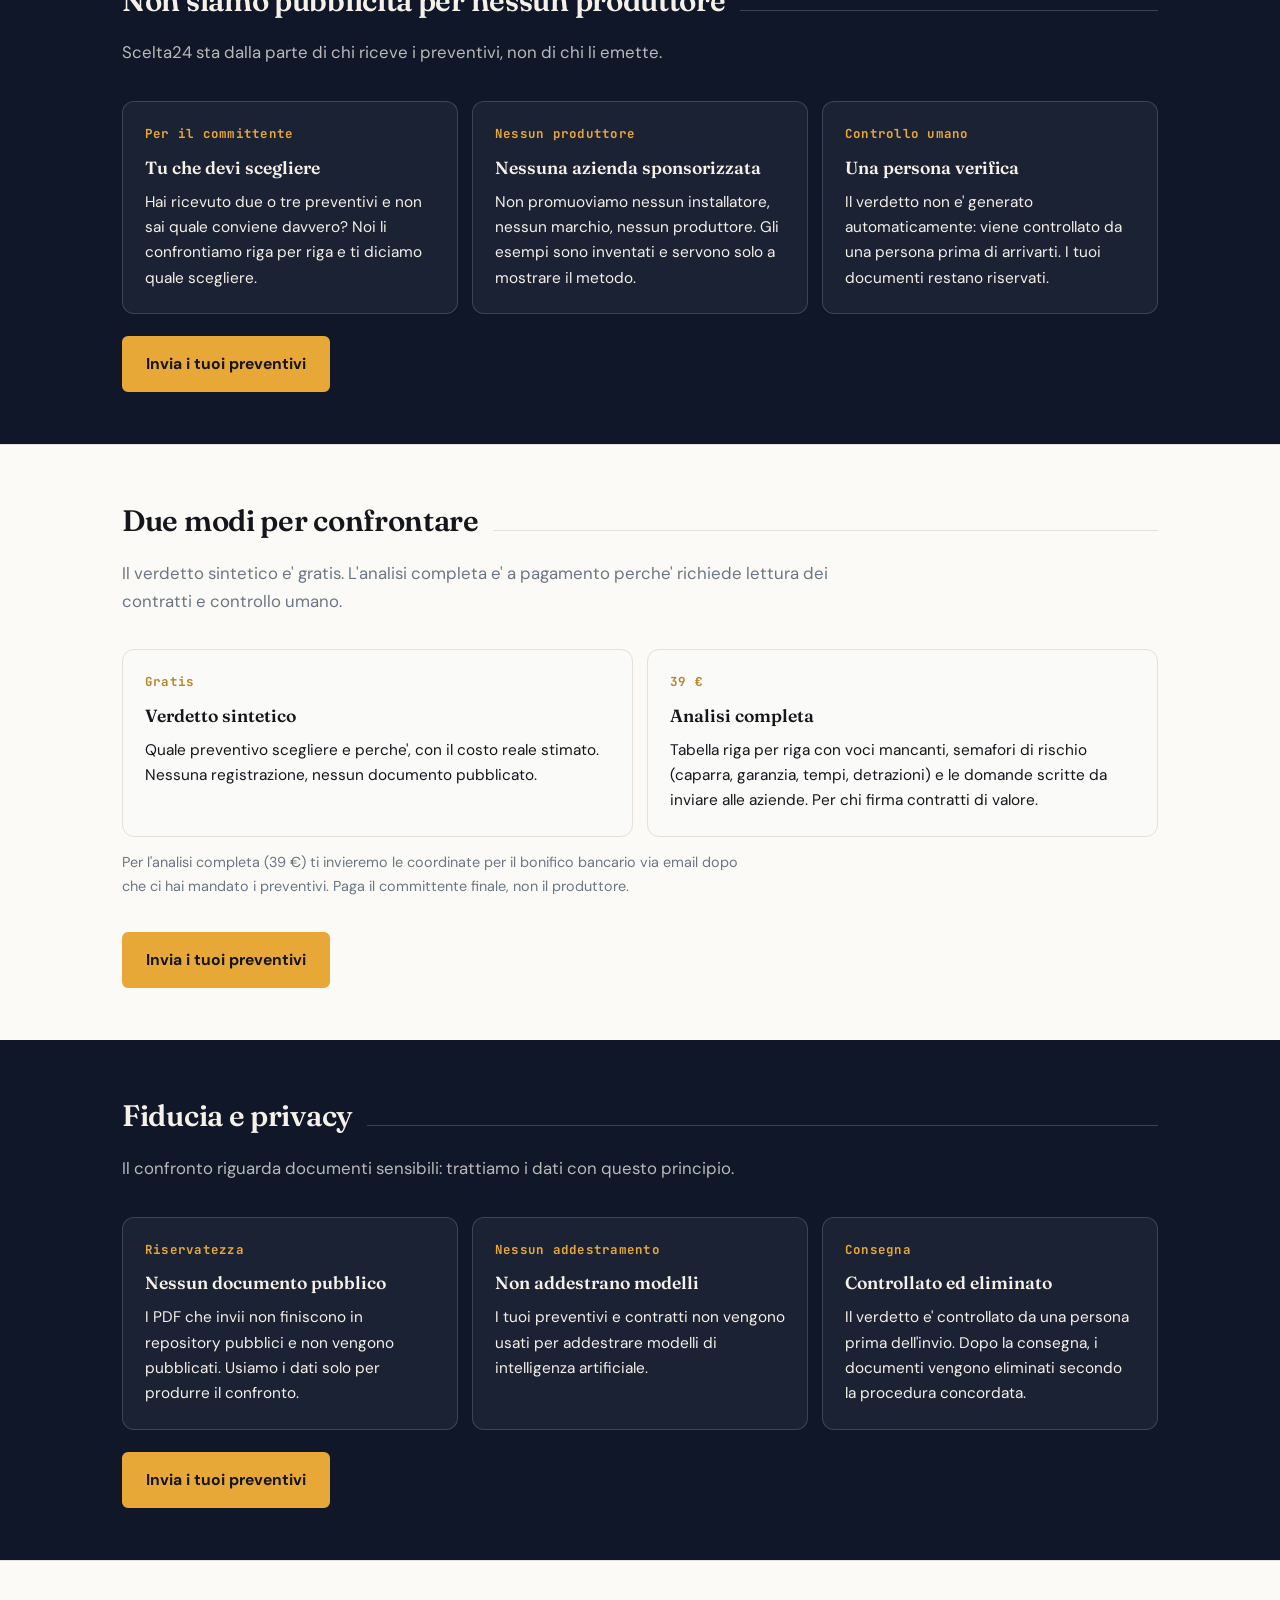
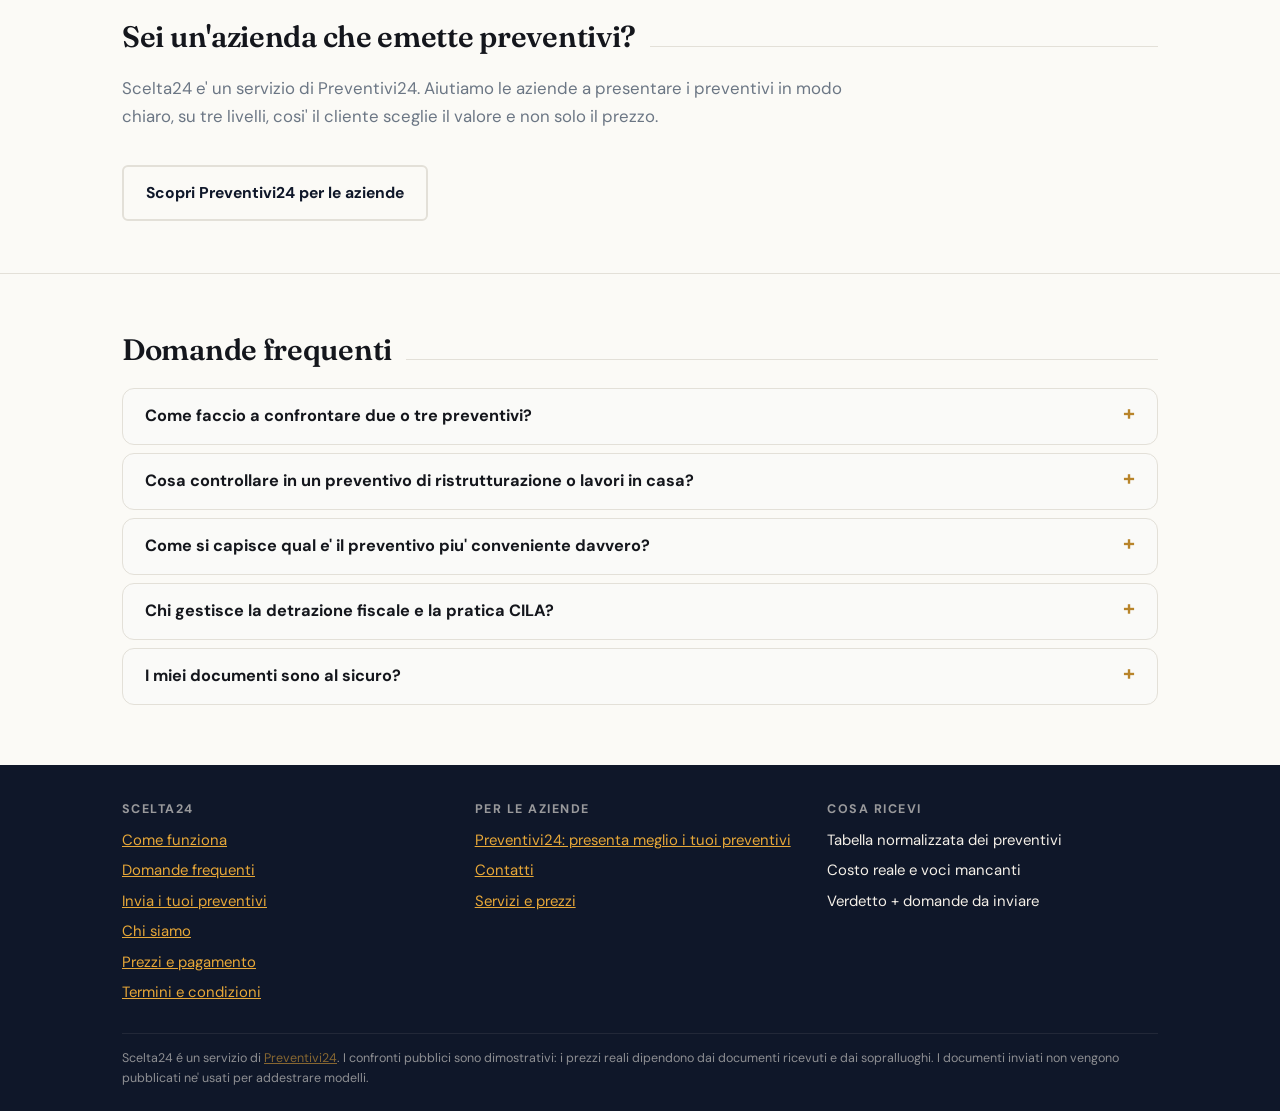
==== commit 8440d06f: "FASE 1: asset CSS con percorsi fissi (risolve 404), CSS modulo contatti, pagine secondarie con templ" ====
--- a/index.html
+++ b/index.html
@@ -25,7 +25,7 @@
 <link rel="preconnect" href="https://fonts.googleapis.com">
 <link rel="preconnect" href="https://fonts.gstatic.com" crossorigin>
 <link href="https://fonts.googleapis.com/css2?family=Fraunces:opsz,wght@9..144,300;9..144,600;9..144,800&family=DM+Sans:wght@400;500;700&family=JetBrains+Mono:wght@400;700&display=swap" rel="stylesheet">
-<link rel="stylesheet" href="assets/288051ce/landing.css">
+<link rel="stylesheet" href="assets/landing.css">
 
 <script type="application/ld+json">
 {
--- a/assets/landing.css
+++ b/assets/landing.css
@@ -0,0 +1,214 @@
+/* ==========================================================================
+   landing.css — pagina pubblica del progetto gemello
+   Stesso sistema visivo del sito principale, contenuto diverso.
+   ========================================================================== */
+
+@import url("tokens.css");
+
+*, *::before, *::after { box-sizing: border-box; }
+
+body {
+  margin: 0;
+  font-family: var(--font-body);
+  font-size: var(--t-body);
+  line-height: 1.65;
+  color: var(--ink);
+  background: var(--paper);
+  -webkit-font-smoothing: antialiased;
+}
+
+img { max-width: 100%; height: auto; display: block; }
+a { color: inherit; }
+
+.wrap { max-width: var(--maxw); margin: 0 auto; padding: 0 var(--s-4); }
+
+.skip-link {
+  position: absolute; left: -9999px; top: 0; z-index: 100;
+  background: var(--amber); color: #14161C; padding: 10px 16px; font-weight: 700;
+}
+.skip-link:focus { left: 0; }
+:focus-visible { outline: 3px solid var(--amber); outline-offset: 2px; border-radius: 3px; }
+
+/* --- testata --- */
+.topbar {
+  position: sticky; top: 0; z-index: 30;
+  background: rgba(251, 250, 246, .92);
+  backdrop-filter: blur(8px);
+  border-bottom: 1px solid var(--line);
+}
+.topbar__inner {
+  max-width: var(--maxw); margin: 0 auto; padding: 12px var(--s-4);
+  display: flex; align-items: center; justify-content: space-between; gap: var(--s-3);
+  flex-wrap: wrap;
+}
+.logo {
+  font-family: var(--font-display); font-size: 1.22rem; font-weight: 700;
+  text-decoration: none; letter-spacing: -.01em;
+}
+.logo span { color: var(--amber-dim); }
+.topbar nav { display: flex; gap: var(--s-4); align-items: center; flex-wrap: wrap; }
+.topbar nav a { text-decoration: none; font-size: .95rem; color: var(--grey); font-weight: 500; }
+.topbar nav a:hover { color: var(--ink); }
+.topbar nav a.cta {
+  background: var(--brand); color: var(--brand-ink); padding: 9px 16px;
+  border-radius: var(--r-sm); font-weight: 700;
+}
+
+/* --- hero --- */
+.hero { padding: var(--s-6) 0 var(--s-5); }
+.hero__kicker {
+  font-size: var(--t-tiny); letter-spacing: .16em; text-transform: uppercase;
+  color: var(--amber-dim); font-weight: 800; margin: 0 0 var(--s-3);
+}
+.hero h1 {
+  font-family: var(--font-display); font-size: var(--t-hero); line-height: 1.06;
+  font-weight: 600; letter-spacing: -.02em; margin: 0 0 var(--s-3); max-width: 18ch;
+  text-wrap: balance;
+}
+.hero h1 em { font-style: normal; color: var(--amber-dim); }
+.hero__lead { font-size: 1.1rem; color: #3A424E; max-width: 56ch; margin: 0 0 var(--s-4); }
+.hero__azioni { display: flex; gap: var(--s-3); flex-wrap: wrap; align-items: center; }
+.hero__nota { font-size: var(--t-small); color: var(--grey); margin: var(--s-3) 0 0; }
+
+.btn {
+  display: inline-flex; align-items: center; justify-content: center; gap: 8px;
+  font-family: var(--font-body); font-size: .98rem; font-weight: 700;
+  padding: 13px 22px; border-radius: var(--r-sm); border: 2px solid var(--brand);
+  background: var(--brand); color: var(--brand-ink); text-decoration: none;
+  transition: transform .14s ease, box-shadow .14s ease;
+}
+.btn:hover { transform: translateY(-1px); box-shadow: var(--shadow-md); }
+.btn--accent { background: var(--amber); border-color: var(--amber); color: #14161C; }
+.btn--ghost { background: transparent; color: var(--brand); border-color: var(--line); }
+
+/* --- sezioni --- */
+.sezione { padding: var(--s-6) 0; border-top: 1px solid var(--line); }
+.sezione--scura { background: var(--brand); color: var(--brand-ink); border-top: none; }
+.sezione--scura .h2 { color: var(--brand-ink); }
+.sezione--scura .h2::after { background: rgba(245, 240, 232, .2); }
+
+.h2 {
+  font-family: var(--font-display); font-size: var(--t-h2); font-weight: 600;
+  margin: 0 0 var(--s-3); letter-spacing: -.01em;
+  display: flex; align-items: baseline; gap: var(--s-3);
+}
+.h2::after { content: ""; flex: 1; height: 1px; background: var(--line); }
+.sottotitolo { font-size: 1.05rem; color: var(--grey); max-width: 62ch; margin: 0 0 var(--s-5); }
+.sezione--scura .sottotitolo { color: rgba(245, 240, 232, .75); }
+
+/* --- griglie --- */
+.griglia { display: grid; gap: var(--s-3); grid-template-columns: repeat(auto-fit, minmax(240px, 1fr)); }
+.griglia--3 { grid-template-columns: repeat(auto-fit, minmax(280px, 1fr)); }
+
+.card {
+  background: var(--white); border: 1px solid var(--line);
+  border-radius: var(--r-md); padding: var(--s-4);
+}
+.sezione--scura .card { background: rgba(255, 255, 255, .05); border-color: rgba(245, 240, 232, .16); }
+.card h3 { font-family: var(--font-display); font-size: 1.1rem; margin: 0 0 var(--s-2); font-weight: 600; }
+.card p { margin: 0; font-size: .96rem; }
+.card__num {
+  font-family: var(--font-mono); font-size: var(--t-tiny); color: var(--amber-dim);
+  letter-spacing: .1em; font-weight: 700; display: block; margin-bottom: var(--s-2);
+}
+.sezione--scura .card__num { color: var(--amber); }
+
+/* --- livelli --- */
+.livelli { display: grid; gap: var(--s-3); grid-template-columns: repeat(auto-fit, minmax(260px, 1fr)); }
+.livello {
+  background: var(--white); border: 1px solid var(--line);
+  border-radius: var(--r-md); padding: var(--s-4); position: relative;
+  /* dentro la sezione scura il colore e' crema: qui il fondo e' bianco */
+  color: var(--ink);
+}
+.livello--consigliata { border: 2px solid var(--amber); box-shadow: var(--shadow-md); }
+.livello__badge {
+  position: absolute; top: -11px; right: var(--s-4);
+  background: var(--amber); color: #14161C; font-size: .66rem; font-weight: 800;
+  letter-spacing: .12em; text-transform: uppercase; padding: 4px 11px; border-radius: 100px;
+}
+.livello h3 { font-family: var(--font-display); font-size: 1.2rem; margin: 0 0 var(--s-2); }
+.livello p { margin: 0 0 var(--s-2); font-size: .95rem; color: var(--grey); }
+.livello ul { margin: 0; padding-left: 18px; font-size: .93rem; }
+.livello li { margin-bottom: 5px; }
+
+/* --- esempi --- */
+.esempi { display: grid; gap: var(--s-3); grid-template-columns: repeat(auto-fit, minmax(280px, 1fr)); }
+.esempio {
+  display: block; text-decoration: none; background: var(--white);
+  border: 1px solid var(--line); border-radius: var(--r-md); overflow: hidden;
+  transition: transform .15s ease, box-shadow .15s ease;
+}
+.esempio:hover { transform: translateY(-3px); box-shadow: var(--shadow-lg); }
+.esempio__img { aspect-ratio: 1200 / 630; background: var(--navy); object-fit: cover; width: 100%; }
+.esempio__corpo { padding: var(--s-3) var(--s-4) var(--s-4); }
+.esempio__corpo h3 { font-family: var(--font-display); font-size: 1.1rem; margin: 0 0 4px; }
+.esempio__corpo p { margin: 0; font-size: .93rem; color: var(--grey); }
+.esempio__corpo span { font-size: var(--t-tiny); color: var(--amber-dim); font-weight: 700; letter-spacing: .08em; text-transform: uppercase; }
+
+/* --- faq --- */
+.faq details {
+  background: var(--white); border: 1px solid var(--line);
+  border-radius: var(--r-md); padding: var(--s-3) var(--s-4); margin-bottom: var(--s-2);
+}
+.faq summary {
+  cursor: pointer; font-weight: 700; font-size: 1.02rem;
+  list-style: none; display: flex; justify-content: space-between; gap: var(--s-3);
+}
+.faq summary::-webkit-details-marker { display: none; }
+.faq summary::after { content: "+"; color: var(--amber-dim); font-size: 1.3rem; line-height: 1; }
+.faq details[open] summary::after { content: "\2212"; }
+.faq details p { margin: var(--s-2) 0 0; color: #3A424E; }
+
+/* --- footer --- */
+footer.pie {
+  background: var(--brand); color: var(--brand-ink);
+  padding: var(--s-5) 0 var(--s-4);
+}
+footer.pie a { color: var(--amber); }
+footer.pie .colonne { display: grid; gap: var(--s-4); grid-template-columns: repeat(auto-fit, minmax(200px, 1fr)); }
+footer.pie h4 { font-size: var(--t-tiny); letter-spacing: .12em; text-transform: uppercase; opacity: .6; margin: 0 0 var(--s-2); }
+footer.pie ul { list-style: none; margin: 0; padding: 0; font-size: .93rem; }
+footer.pie li { margin-bottom: 6px; }
+footer.pie .nota { font-size: var(--t-tiny); opacity: .55; margin: var(--s-4) 0 0; border-top: 1px solid rgba(245,240,232,.15); padding-top: var(--s-3); }
+
+@media (max-width: 640px) {
+  .topbar nav a:not(.cta) { display: none; }
+  .hero { padding: var(--s-5) 0; }
+}
+
+@media print {
+  .topbar, .hero__azioni, .btn { display: none; }
+  body { background: #fff; }
+}
+
+/* --- modulo contatti --- */
+#contactForm { display: flex; flex-direction: column; gap: var(--s-3); }
+#contactForm label { font-size: .95rem; font-weight: 600; color: var(--ink); margin: 0 0 2px; }
+#contactForm input[type="text"],
+#contactForm input[type="email"],
+#contactForm input[type="tel"],
+#contactForm select,
+#contactForm textarea {
+  width: 100%; padding: 10px 12px; border: 1px solid var(--line);
+  border-radius: var(--r-sm); font-family: var(--font-body); font-size: 1rem;
+  color: var(--ink); background: var(--white);
+}
+#contactForm textarea { min-height: 120px; resize: vertical; }
+#contactForm input[type="file"] { padding: 6px 4px; font-size: .95rem; color: var(--grey); }
+#contactForm .form-note { font-size: .85rem; color: var(--grey); margin: 0; }
+#contactForm .form-status { min-height: 1.2em; font-size: .9rem; }
+#contactForm button[type="submit"] { align-self: start; }
+
+/* --- torna su --- */
+.torna-su {
+  position: fixed; bottom: 24px; right: 24px;
+  background: var(--brand); color: var(--brand-ink);
+  width: 44px; height: 44px; border-radius: 50%;
+  display: flex; align-items: center; justify-content: center;
+  text-decoration: none; font-size: 1.5rem; line-height: 1;
+  box-shadow: var(--shadow-md); z-index: 100;
+  opacity: 0; visibility: hidden; transition: opacity .3s, visibility .3s;
+}
+.torna-su--visibile { opacity: 1; visibility: visible; }
+.torna-su:hover { background: var(--brand-ink); color: var(--brand); }
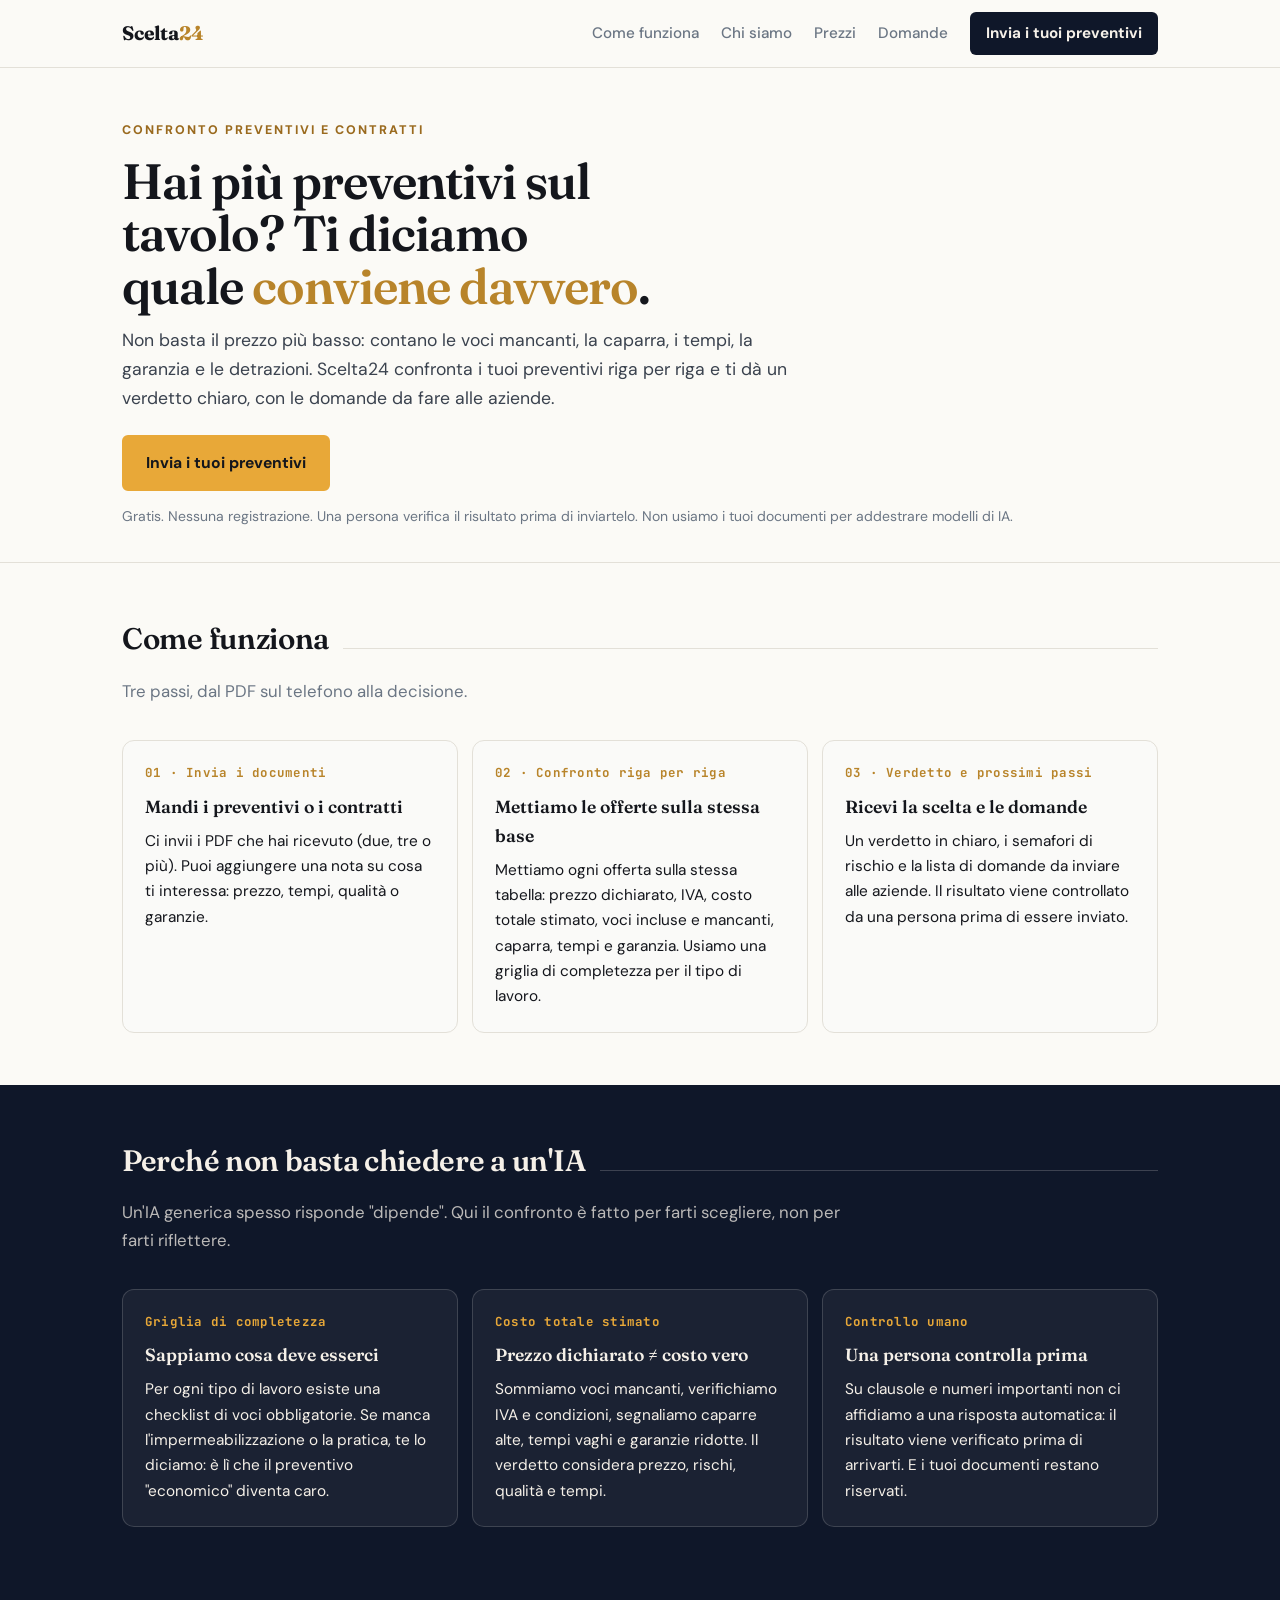
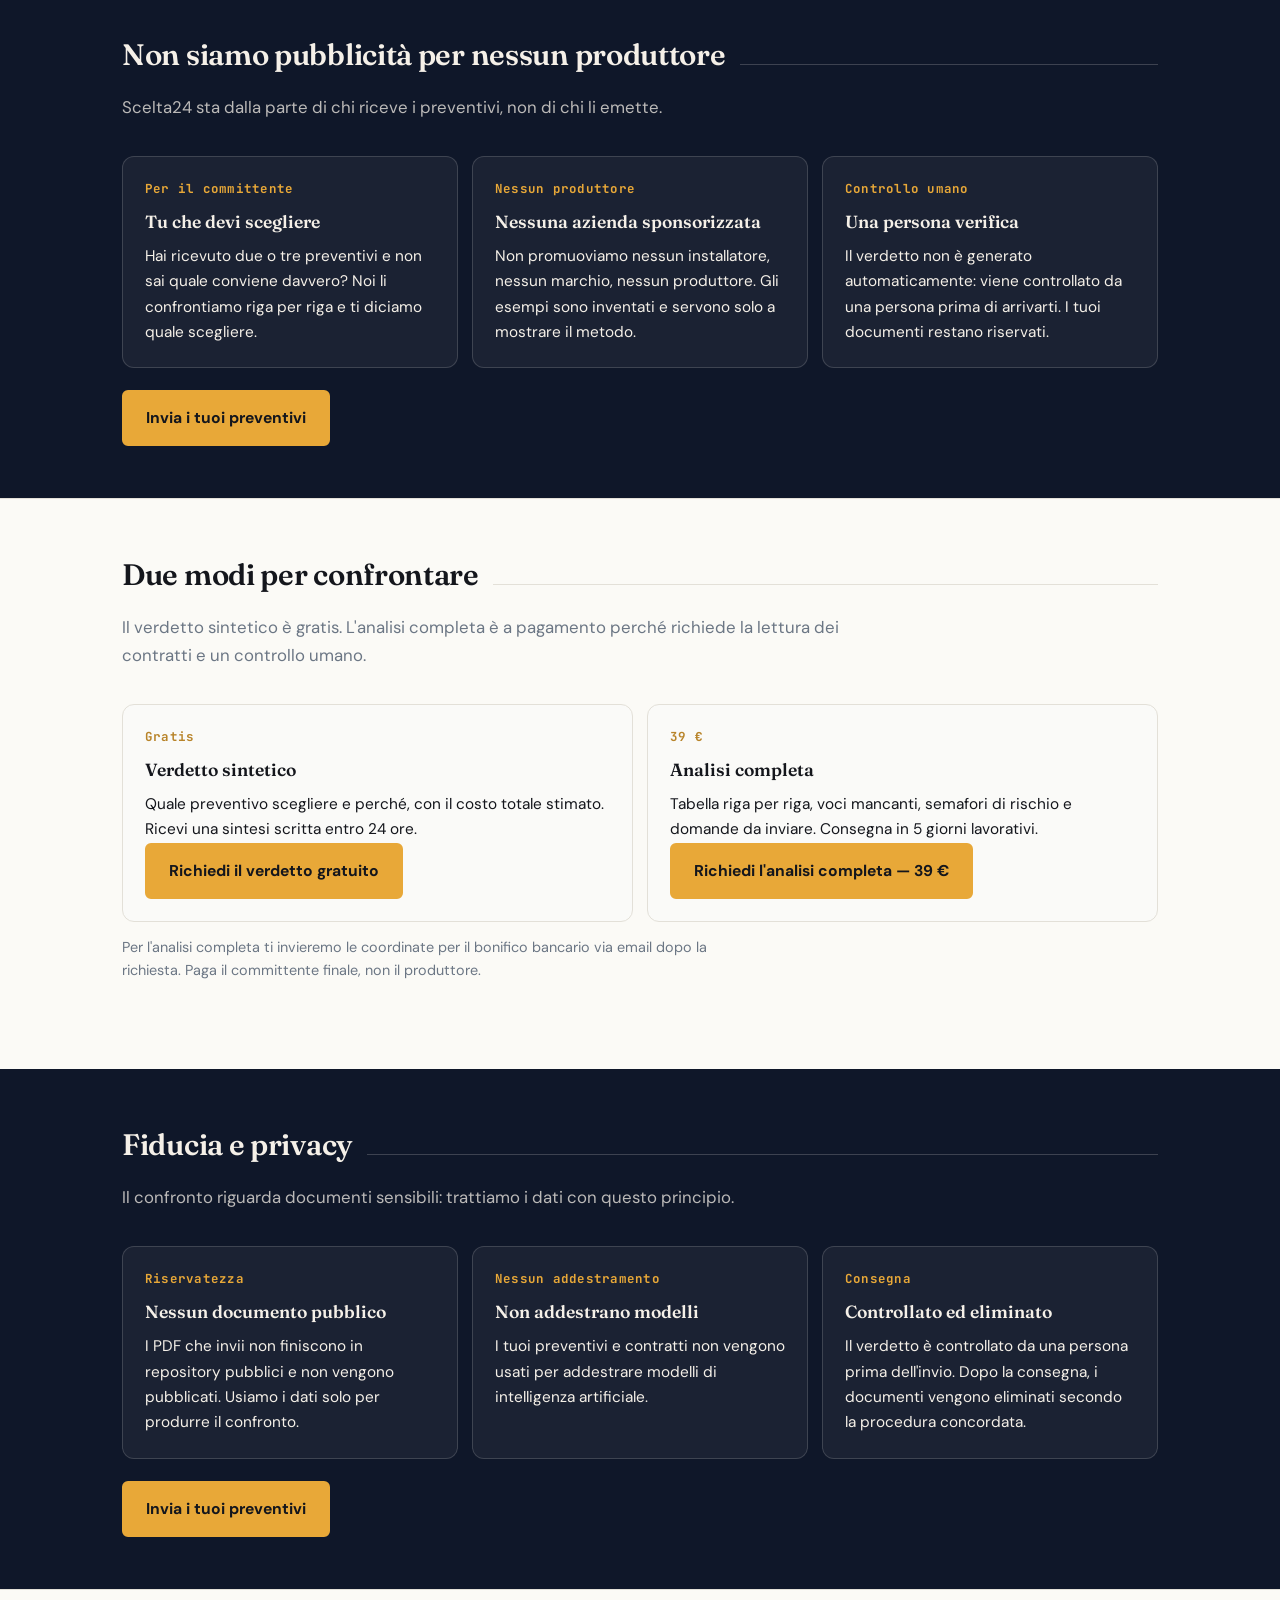
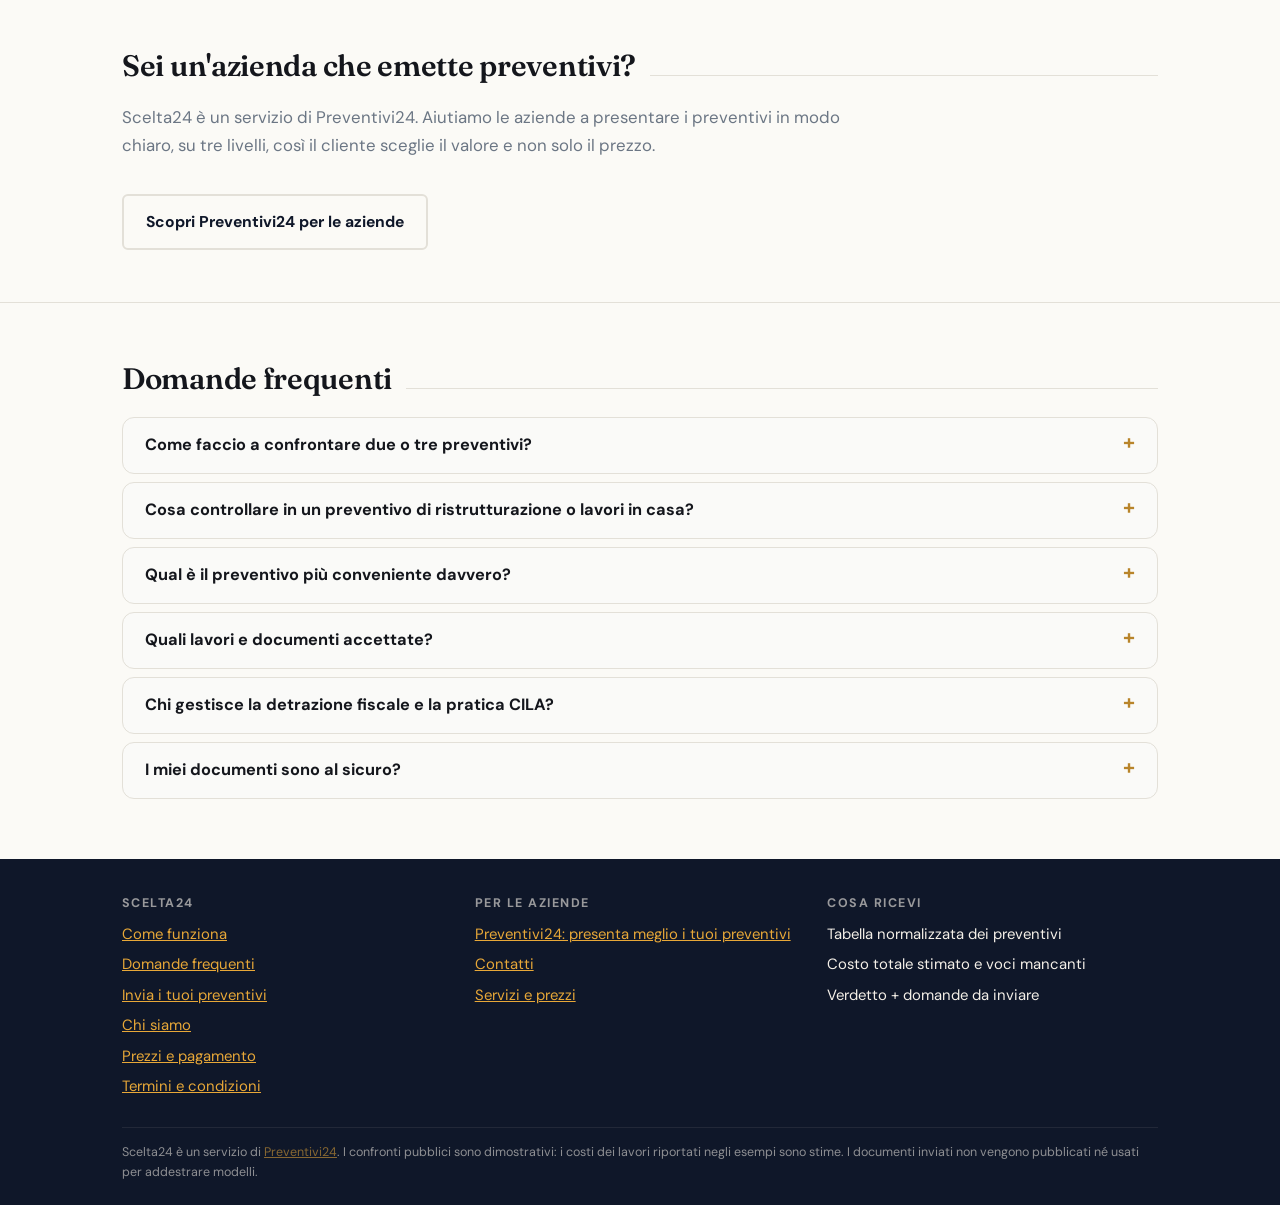
==== commit 97d5cc1e: "FASE 2-4: modulo contatti con scelta servizio, validazione, grazie neutra, menu mobile, contrasto, 4" ====
--- a/index.html
+++ b/index.html
@@ -4,7 +4,7 @@
 <meta charset="utf-8">
 <meta name="viewport" content="width=device-width, initial-scale=1.0">
 <title>Scelta24 — Confronta i preventivi e scegli quello giusto</title>
-<meta name="description" content="Hai due o tre preventivi sul tavolo? Scelta24 li confronta riga per riga: costo reale, voci mancanti, rischi e verdetto. Gratis, controllato da una persona prima di arrivarti.">
+<meta name="description" content="Hai due o tre preventivi sul tavolo? Scelta24 li confronta riga per riga: costo totale stimato, voci mancanti, rischi e verdetto. Verdetto sintetico gratuito; analisi completa a 39 €, controllata da una persona prima di arrivarti.">
 <meta name="robots" content="index, follow">
 <meta name="theme-color" content="#0F1729">
 <link rel="canonical" href="https://gabriruss1.github.io/scelta24/">
@@ -13,15 +13,15 @@
 <meta property="og:locale" content="it_IT">
 <meta property="og:site_name" content="Scelta24">
 <meta property="og:title" content="Confronta i preventivi. Scegli quello giusto.">
-<meta property="og:description" content="Hai due o tre preventivi sul tavolo? Scelta24 li confronta riga per riga: costo reale, voci mancanti, rischi e verdetto. Gratis, controllato da una persona prima di arrivarti.">
+<meta property="og:description" content="Hai due o tre preventivi sul tavolo? Scelta24 li confronta riga per riga: costo totale stimato, voci mancanti, rischi e verdetto. Verdetto sintetico gratuito; analisi completa a 39 €, controllata da una persona prima di arrivarti.">
 <meta property="og:url" content="https://gabriruss1.github.io/scelta24/">
 <meta property="og:image" content="https://gabriruss1.github.io/scelta24/images/og.png">
 <meta name="twitter:card" content="summary_large_image">
 <meta name="twitter:title" content="Confronta i preventivi. Scegli quello giusto.">
-<meta name="twitter:description" content="Hai due o tre preventivi sul tavolo? Scelta24 li confronta riga per riga: costo reale, voci mancanti, rischi e verdetto. Gratis, controllato da una persona prima di arrivarti.">
+<meta name="twitter:description" content="Hai due o tre preventivi sul tavolo? Scelta24 li confronta riga per riga: costo totale stimato, voci mancanti, rischi e verdetto. Verdetto sintetico gratuito; analisi completa a 39 €, controllata da una persona prima di arrivarti.">
 <meta name="twitter:image" content="https://gabriruss1.github.io/scelta24/images/og.png">
 
-<link rel="icon" href="data:image/svg+xml,<svg xmlns='http://www.w3.org/2000/svg' viewBox='0 0 100 100'><text y='.9em' font-size='90'>S</text></svg>">
+<link rel="icon" href="data:image/svg+xml,%3Csvg%20xmlns='http://www.w3.org/2000/svg'%20viewBox='0%200%20100%20100'%3E%3Ctext%20y='.9em'%20font-size='90'%3ES%3C/text%3E%3C/svg%3E">
 <link rel="preconnect" href="https://fonts.googleapis.com">
 <link rel="preconnect" href="https://fonts.gstatic.com" crossorigin>
 <link href="https://fonts.googleapis.com/css2?family=Fraunces:opsz,wght@9..144,300;9..144,600;9..144,800&family=DM+Sans:wght@400;500;700&family=JetBrains+Mono:wght@400;700&display=swap" rel="stylesheet">
@@ -36,7 +36,7 @@
       "name": "Scelta24",
       "url": "https://gabriruss1.github.io/scelta24/",
       "inLanguage": "it-IT",
-      "description": "Confronto preventivi e contratti: costo reale, voci mancanti, rischi e verdetto. Un servizio Preventivi24.",
+      "description": "Confronto preventivi e contratti: costo totale stimato, voci mancanti, rischi e verdetto. Un servizio Preventivi24.",
       "publisher": {
         "@type": "Organization",
         "name": "Preventivi24",
@@ -51,7 +51,7 @@
           "name": "Come faccio a confrontare due o tre preventivi?",
           "acceptedAnswer": {
             "@type": "Answer",
-            "text": "Mettili uno accanto all'altro sulla stessa tabella: prezzo dichiarato, IVA, cosa e' incluso, cosa manca, tempi, caparra e garanzia. Il preventivo piu' basso sulla carta spesso esclude voci che poi paghi a parte. Scelta24 fa questo confronto riga per riga e ti mostra il costo reale."
+            "text": "Mettiamo le offerte sulla stessa base: prezzo dichiarato, IVA, voci incluse e mancanti, caparra, tempi e garanzia. Il preventivo più basso sulla carta spesso esclude voci che poi paghi a parte. Scelta24 fa questo confronto riga per riga e ti mostra il costo totale stimato."
           }
         },
         {
@@ -59,15 +59,23 @@
           "name": "Cosa controllare in un preventivo di ristrutturazione o lavori in casa?",
           "acceptedAnswer": {
             "@type": "Answer",
-            "text": "Controlla che ci siano demolizione e smaltimento, impermeabilizzazione, impianti con collaudo, materiali specificati, tempi scritti, garanzia e condizioni di pagamento. Se una voce e' vaga o manca, chiedila per iscritto prima di firmare."
-          }
-        },
-        {
-          "@type": "Question",
-          "name": "Come si capisce qual e' il preventivo piu' conveniente davvero?",
-          "acceptedAnswer": {
-            "@type": "Answer",
-            "text": "Non basta il prezzo: conta il costo reale. Aggiungi le voci mancanti, verifica IVA e detrazioni, guarda caparra, garanzia e tempi. Un preventivo piu' economico puo' costare di piu' se esclude lavori essenziali o scarica rischi su di te."
+            "text": "Controlla che ci siano demolizione e smaltimento, impermeabilizzazione, impianti con collaudo, materiali specificati, tempi scritti, garanzia e condizioni di pagamento. Se una voce è vaga o manca, chiedila per iscritto prima di firmare."
+          }
+        },
+        {
+          "@type": "Question",
+          "name": "Qual è il preventivo più conveniente davvero?",
+          "acceptedAnswer": {
+            "@type": "Answer",
+            "text": "Non basta il prezzo: conta il costo totale stimato. Aggiungi le voci mancanti, verifica IVA e detrazioni, guarda caparra, garanzia e tempi. Un preventivo più economico può costare di più se esclude lavori essenziali o scarica rischi su di te. La decisione va confermata con l'impresa."
+          }
+        },
+        {
+          "@type": "Question",
+          "name": "Quali lavori e documenti accettate?",
+          "acceptedAnswer": {
+            "@type": "Answer",
+            "text": "Lavori in casa: bagno e ristrutturazioni, serramenti e infissi, fotovoltaico, climatizzazione e altri interventi. Ci servono i PDF dei preventivi o dei contratti. Per il confronto gratuito servono almeno due preventivi; per l'analisi completa basta un contratto. Se i documenti sono incompleti, te lo diciamo e ti spieghiamo come procedere."
           }
         },
         {
@@ -75,7 +83,7 @@
           "name": "Chi gestisce la detrazione fiscale e la pratica CILA?",
           "acceptedAnswer": {
             "@type": "Answer",
-            "text": "Dipende dal preventivo: alcuni la includono, altri la lasciano a tuo carico. Va scritto in modo chiaro perche' ha un costo e serve per la detrazione. Se non e' indicato, e' una domanda da fare all'azienda prima di scegliere."
+            "text": "Dipende dal preventivo: alcuni la includono, altri la lasciano a tuo carico. Va scritto in modo chiaro perché ha un costo e serve per la detrazione. Se non è indicato, è una domanda da fare all'azienda prima di scegliere."
           }
         },
         {
@@ -83,7 +91,7 @@
           "name": "I miei documenti sono al sicuro?",
           "acceptedAnswer": {
             "@type": "Answer",
-            "text": "I preventivi e i contratti che ci invii servono solo per il confronto. Non finiscono in un repository pubblico, non vengono usati per addestrare modelli e vengono eliminati dopo la consegna. Il risultato viene controllato da una persona prima di arrivarti."
+            "text": "I preventivi e i contratti che invii servono solo per il confronto. Non finiscono in un repository pubblico, non vengono usati per addestrare modelli di IA e vengono eliminati dopo la consegna. Una persona verifica il risultato prima di inviartelo."
           }
         }
       ]
@@ -98,7 +106,8 @@
 <header class="topbar">
   <div class="topbar__inner">
     <a class="logo" href="index.html">Scelta<span>24</span></a>
-    <nav>
+    <button class="menu-toggle" type="button" aria-expanded="false" aria-label="Apri il menu">☰</button>
+    <nav id="menuPrincipale">
       <a href="#come-funziona">Come funziona</a>
       <a href="chi-sono.html">Chi siamo</a>
       <a href="prezzi.html">Prezzi</a>
@@ -113,13 +122,13 @@
 <section class="hero">
   <div class="wrap">
     <p class="hero__kicker">Confronto preventivi e contratti</p>
-    <h1>Hai piu' preventivi sul tavolo? Ti diciamo quale <em>conviene davvero</em>.</h1>
-    <p class="hero__lead">Non basta il prezzo piu' basso: contano le voci mancanti, la caparra, i tempi, la garanzia e le detrazioni.
-    Scelta24 confronta i tuoi preventivi riga per riga e ti da' un verdetto chiaro, con le domande da fare alle aziende.</p>
+    <h1>Hai più preventivi sul tavolo? Ti diciamo quale <em>conviene davvero</em>.</h1>
+    <p class="hero__lead">Non basta il prezzo più basso: contano le voci mancanti, la caparra, i tempi, la garanzia e le detrazioni.
+    Scelta24 confronta i tuoi preventivi riga per riga e ti dà un verdetto chiaro, con le domande da fare alle aziende.</p>
     <div class="hero__azioni">
       <a class="btn btn--accent" href="contatti.html?servizio=confronto">Invia i tuoi preventivi</a>
     </div>
-    <p class="hero__nota">Gratis. Nessuna registrazione. Il risultato e' controllato da una persona prima di arrivarti. I tuoi documenti non addestrano modelli.</p>
+    <p class="hero__nota">Gratis. Nessuna registrazione. Una persona verifica il risultato prima di inviartelo. Non usiamo i tuoi documenti per addestrare modelli di IA.</p>
   </div>
 </section>
 
@@ -129,17 +138,17 @@
     <p class="sottotitolo">Tre passi, dal PDF sul telefono alla decisione.</p>
     <div class="griglia griglia--3">
       <div class="card">
-        <span class="card__num">01 · Invii i documenti</span>
+        <span class="card__num">01 · Invia i documenti</span>
         <h3>Mandi i preventivi o i contratti</h3>
-        <p>Ci invii i PDF che hai ricevuto (due, tre o piu'). Puoi aggiungere una nota su cosa ti interessa: prezzo, tempi, qualita' o garanzie.</p>
+        <p>Ci invii i PDF che hai ricevuto (due, tre o più). Puoi aggiungere una nota su cosa ti interessa: prezzo, tempi, qualità o garanzie.</p>
       </div>
       <div class="card">
         <span class="card__num">02 · Confronto riga per riga</span>
-        <h3>Normalizziamo e verifichiamo</h3>
-        <p>Mettiamo ogni offerta sulla stessa tabella: prezzo dichiarato, IVA, costo reale, voci incluse e mancanti, caparra, tempi e garanzia. Usiamo una griglia di completezza per il tipo di lavoro.</p>
-      </div>
-      <div class="card">
-        <span class="card__num">03 · Verdettto e azione</span>
+        <h3>Mettiamo le offerte sulla stessa base</h3>
+        <p>Mettiamo ogni offerta sulla stessa tabella: prezzo dichiarato, IVA, costo totale stimato, voci incluse e mancanti, caparra, tempi e garanzia. Usiamo una griglia di completezza per il tipo di lavoro.</p>
+      </div>
+      <div class="card">
+        <span class="card__num">03 · Verdetto e prossimi passi</span>
         <h3>Ricevi la scelta e le domande</h3>
         <p>Un verdetto in chiaro, i semafori di rischio e la lista di domande da inviare alle aziende. Il risultato viene controllato da una persona prima di essere inviato.</p>
       </div>
@@ -149,18 +158,18 @@
 
 <section class="sezione sezione--scura" id="perche">
   <div class="wrap">
-    <h2 class="h2">Perche' non basta chiedere a un'IA</h2>
-    <p class="sottotitolo">Un'IA generica spesso risponde "dipende". Qui il confronto e' fatto per farti scegliere, non per farti riflettere.</p>
+    <h2 class="h2">Perché non basta chiedere a un'IA</h2>
+    <p class="sottotitolo">Un'IA generica spesso risponde "dipende". Qui il confronto è fatto per farti scegliere, non per farti riflettere.</p>
     <div class="griglia griglia--3">
       <div class="card">
         <span class="card__num">Griglia di completezza</span>
         <h3>Sappiamo cosa deve esserci</h3>
-        <p>Per ogni tipo di lavoro esiste una checklist di voci obbligatorie. Se manca l'impermeabilizzazione o la pratica, te lo diciamo: e' li' che il preventivo "economico" diventa caro.</p>
-      </div>
-      <div class="card">
-        <span class="card__num">Costo reale</span>
+        <p>Per ogni tipo di lavoro esiste una checklist di voci obbligatorie. Se manca l'impermeabilizzazione o la pratica, te lo diciamo: è lì che il preventivo "economico" diventa caro.</p>
+      </div>
+      <div class="card">
+        <span class="card__num">Costo totale stimato</span>
         <h3>Prezzo dichiarato ≠ costo vero</h3>
-        <p>Sommiamo voci mancanti, verifichiamo IVA e condizioni, segnaliamo caparre alte, tempi vaghi e garanzie ridotte. Il verdetto considera prezzo, rischi, qualita' e tempi.</p>
+        <p>Sommiamo voci mancanti, verifichiamo IVA e condizioni, segnaliamo caparre alte, tempi vaghi e garanzie ridotte. Il verdetto considera prezzo, rischi, qualità e tempi.</p>
       </div>
       <div class="card">
         <span class="card__num">Controllo umano</span>
@@ -189,7 +198,7 @@
       <div class="card">
         <span class="card__num">Controllo umano</span>
         <h3>Una persona verifica</h3>
-        <p>Il verdetto non e' generato automaticamente: viene controllato da una persona prima di arrivarti. I tuoi documenti restano riservati.</p>
+        <p>Il verdetto non è generato automaticamente: viene controllato da una persona prima di arrivarti. I tuoi documenti restano riservati.</p>
       </div>
     </div>
     <div class="hero__azioni" style="margin-top:var(--s-4)">
@@ -201,23 +210,22 @@
 <section class="sezione" id="livelli">
   <div class="wrap">
     <h2 class="h2">Due modi per confrontare</h2>
-    <p class="sottotitolo">Il verdetto sintetico e' gratis. L'analisi completa e' a pagamento perche' richiede lettura dei contratti e controllo umano.</p>
+    <p class="sottotitolo">Il verdetto sintetico è gratis. L'analisi completa è a pagamento perché richiede la lettura dei contratti e un controllo umano.</p>
     <div class="griglia griglia--2">
       <div class="card">
         <span class="card__num">Gratis</span>
         <h3>Verdetto sintetico</h3>
-        <p>Quale preventivo scegliere e perche', con il costo reale stimato. Nessuna registrazione, nessun documento pubblicato.</p>
+        <p>Quale preventivo scegliere e perché, con il costo totale stimato. Ricevi una sintesi scritta entro 24 ore.</p>
+        <p><a class="btn btn--accent" href="contatti.html?servizio=confronto">Richiedi il verdetto gratuito</a></p>
       </div>
       <div class="card">
         <span class="card__num">39 &euro;</span>
         <h3>Analisi completa</h3>
-        <p>Tabella riga per riga con voci mancanti, semafori di rischio (caparra, garanzia, tempi, detrazioni) e le domande scritte da inviare alle aziende. Per chi firma contratti di valore.</p>
-      </div>
-    </div>
-    <p class="sottotitolo" style="font-size:0.9rem;color:var(--grey);margin-top:var(--s-3);">Per l'analisi completa (39 &euro;) ti invieremo le coordinate per il bonifico bancario via email dopo che ci hai mandato i preventivi. Paga il committente finale, non il produttore.</p>
-    <div class="hero__azioni" style="margin-top:var(--s-4)">
-      <a class="btn btn--accent" href="contatti.html?servizio=confronto">Invia i tuoi preventivi</a>
-    </div>
+        <p>Tabella riga per riga, voci mancanti, semafori di rischio e domande da inviare. Consegna in 5 giorni lavorativi.</p>
+        <p><a class="btn btn--accent" href="contatti.html?servizio=analisi-completa">Richiedi l'analisi completa — 39 &euro;</a></p>
+      </div>
+    </div>
+    <p class="sottotitolo" style="font-size:0.9rem;color:var(--grey);margin-top:var(--s-3);">Per l'analisi completa ti invieremo le coordinate per il bonifico bancario via email dopo la richiesta. Paga il committente finale, non il produttore.</p>
   </div>
 </section>
 
@@ -239,7 +247,7 @@
       <div class="card">
         <span class="card__num">Consegna</span>
         <h3>Controllato ed eliminato</h3>
-        <p>Il verdetto e' controllato da una persona prima dell'invio. Dopo la consegna, i documenti vengono eliminati secondo la procedura concordata.</p>
+        <p>Il verdetto è controllato da una persona prima dell'invio. Dopo la consegna, i documenti vengono eliminati secondo la procedura concordata.</p>
       </div>
     </div>
     <div class="hero__azioni" style="margin-top:var(--s-4)">
@@ -251,7 +259,7 @@
 <section class="sezione" id="aziende">
   <div class="wrap">
     <h2 class="h2">Sei un'azienda che emette preventivi?</h2>
-    <p class="sottotitolo">Scelta24 e' un servizio di Preventivi24. Aiutiamo le aziende a presentare i preventivi in modo chiaro, su tre livelli, cosi' il cliente sceglie il valore e non solo il prezzo.</p>
+    <p class="sottotitolo">Scelta24 è un servizio di Preventivi24. Aiutiamo le aziende a presentare i preventivi in modo chiaro, su tre livelli, così il cliente sceglie il valore e non solo il prezzo.</p>
     <div class="hero__azioni">
       <a class="btn btn--ghost" href="https://gabriruss1.github.io/preventivi24">Scopri Preventivi24 per le aziende</a>
     </div>
@@ -262,11 +270,12 @@
   <div class="wrap">
     <h2 class="h2">Domande frequenti</h2>
     <div>
-      <details><summary>Come faccio a confrontare due o tre preventivi?</summary><p>Mettili uno accanto all&#x27;altro sulla stessa tabella: prezzo dichiarato, IVA, cosa e&#x27; incluso, cosa manca, tempi, caparra e garanzia. Il preventivo piu&#x27; basso sulla carta spesso esclude voci che poi paghi a parte. Scelta24 fa questo confronto riga per riga e ti mostra il costo reale.</p></details>
-<details><summary>Cosa controllare in un preventivo di ristrutturazione o lavori in casa?</summary><p>Controlla che ci siano demolizione e smaltimento, impermeabilizzazione, impianti con collaudo, materiali specificati, tempi scritti, garanzia e condizioni di pagamento. Se una voce e&#x27; vaga o manca, chiedila per iscritto prima di firmare.</p></details>
-<details><summary>Come si capisce qual e&#x27; il preventivo piu&#x27; conveniente davvero?</summary><p>Non basta il prezzo: conta il costo reale. Aggiungi le voci mancanti, verifica IVA e detrazioni, guarda caparra, garanzia e tempi. Un preventivo piu&#x27; economico puo&#x27; costare di piu&#x27; se esclude lavori essenziali o scarica rischi su di te.</p></details>
-<details><summary>Chi gestisce la detrazione fiscale e la pratica CILA?</summary><p>Dipende dal preventivo: alcuni la includono, altri la lasciano a tuo carico. Va scritto in modo chiaro perche&#x27; ha un costo e serve per la detrazione. Se non e&#x27; indicato, e&#x27; una domanda da fare all&#x27;azienda prima di scegliere.</p></details>
-<details><summary>I miei documenti sono al sicuro?</summary><p>I preventivi e i contratti che ci invii servono solo per il confronto. Non finiscono in un repository pubblico, non vengono usati per addestrare modelli e vengono eliminati dopo la consegna. Il risultato viene controllato da una persona prima di arrivarti.</p></details>
+      <details><summary>Come faccio a confrontare due o tre preventivi?</summary><p>Mettiamo le offerte sulla stessa base: prezzo dichiarato, IVA, voci incluse e mancanti, caparra, tempi e garanzia. Il preventivo più basso sulla carta spesso esclude voci che poi paghi a parte. Scelta24 fa questo confronto riga per riga e ti mostra il costo totale stimato.</p></details>
+<details><summary>Cosa controllare in un preventivo di ristrutturazione o lavori in casa?</summary><p>Controlla che ci siano demolizione e smaltimento, impermeabilizzazione, impianti con collaudo, materiali specificati, tempi scritti, garanzia e condizioni di pagamento. Se una voce è vaga o manca, chiedila per iscritto prima di firmare.</p></details>
+<details><summary>Qual è il preventivo più conveniente davvero?</summary><p>Non basta il prezzo: conta il costo totale stimato. Aggiungi le voci mancanti, verifica IVA e detrazioni, guarda caparra, garanzia e tempi. Un preventivo più economico può costare di più se esclude lavori essenziali o scarica rischi su di te. La decisione va confermata con l&#x27;impresa.</p></details>
+<details><summary>Quali lavori e documenti accettate?</summary><p>Lavori in casa: bagno e ristrutturazioni, serramenti e infissi, fotovoltaico, climatizzazione e altri interventi. Ci servono i PDF dei preventivi o dei contratti. Per il confronto gratuito servono almeno due preventivi; per l&#x27;analisi completa basta un contratto. Se i documenti sono incompleti, te lo diciamo e ti spieghiamo come procedere.</p></details>
+<details><summary>Chi gestisce la detrazione fiscale e la pratica CILA?</summary><p>Dipende dal preventivo: alcuni la includono, altri la lasciano a tuo carico. Va scritto in modo chiaro perché ha un costo e serve per la detrazione. Se non è indicato, è una domanda da fare all&#x27;azienda prima di scegliere.</p></details>
+<details><summary>I miei documenti sono al sicuro?</summary><p>I preventivi e i contratti che invii servono solo per il confronto. Non finiscono in un repository pubblico, non vengono usati per addestrare modelli di IA e vengono eliminati dopo la consegna. Una persona verifica il risultato prima di inviartelo.</p></details>
     </div>
   </div>
 </section>
@@ -299,15 +308,29 @@
         <h4>Cosa ricevi</h4>
         <ul>
           <li>Tabella normalizzata dei preventivi</li>
-          <li>Costo reale e voci mancanti</li>
+          <li>Costo totale stimato e voci mancanti</li>
           <li>Verdetto + domande da inviare</li>
         </ul>
       </div>
     </div>
-    <p class="nota">Scelta24 &eacute; un servizio di <a href="https://gabriruss1.github.io/preventivi24">Preventivi24</a>. I confronti pubblici sono dimostrativi: i prezzi reali dipendono dai documenti ricevuti e dai sopralluoghi. I documenti inviati non vengono pubblicati ne' usati per addestrare modelli.</p>
+    <p class="nota">Scelta24 è un servizio di <a href="https://gabriruss1.github.io/preventivi24">Preventivi24</a>. I confronti pubblici sono dimostrativi: i costi dei lavori riportati negli esempi sono stime. I documenti inviati non vengono pubblicati né usati per addestrare modelli.</p>
   </div>
 </footer>
 
+<script>
+  (function(){
+    var toggle=document.querySelector('.menu-toggle');
+    var nav=document.querySelector('.topbar nav');
+    if(!toggle||!nav) return;
+    nav.id = nav.id || 'menuPrincipale';
+    toggle.setAttribute('aria-controls', nav.id);
+    toggle.addEventListener('click', function(){
+      var aperta = nav.classList.toggle('nav--aperta');
+      toggle.setAttribute('aria-expanded', aperta ? 'true' : 'false');
+      toggle.textContent = aperta ? '✕' : '☰';
+    });
+  })();
+</script>
 <a class="torna-su" href="#" aria-label="Torna su">&#8593;</a>
 <script>
   (function(){
--- a/assets/landing.css
+++ b/assets/landing.css
@@ -172,10 +172,34 @@
 footer.pie li { margin-bottom: 6px; }
 footer.pie .nota { font-size: var(--t-tiny); opacity: .55; margin: var(--s-4) 0 0; border-top: 1px solid rgba(245,240,232,.15); padding-top: var(--s-3); }
 
+/* --- menu mobile --- */
+.menu-toggle {
+  display: none;
+  background: var(--white); border: 2px solid var(--line); border-radius: var(--r-sm);
+  padding: 8px 12px; font-size: 1.3rem; cursor: pointer; color: var(--ink);
+  line-height: 1; font-family: var(--font-body);
+}
 @media (max-width: 640px) {
-  .topbar nav a:not(.cta) { display: none; }
+  .topbar__inner { position: relative; }
+  .menu-toggle { display: inline-flex; }
+  .topbar nav {
+    display: none; position: absolute; top: 100%; left: 0; right: 0;
+    background: var(--paper); border-bottom: 1px solid var(--line);
+    flex-direction: column; padding: var(--s-3) var(--s-4); gap: var(--s-3);
+    z-index: 40;
+  }
+  .topbar nav--aperta { display: flex; }
+  .topbar nav a { padding: 8px 0; }
+  .topbar nav a.cta { margin-top: 4px; text-align: center; }
   .hero { padding: var(--s-5) 0; }
 }
+
+/* --- scroll header --- */
+section[id] { scroll-margin-top: 84px; }
+
+/* --- accessibilità: contraste testo su fondo chiaro --- */
+.hero__kicker { color: #9A6A1E; }
+.sezione--scura .hero__kicker { color: var(--amber); }
 
 @media print {
   .topbar, .hero__azioni, .btn { display: none; }
@@ -200,6 +224,30 @@
 #contactForm .form-status { min-height: 1.2em; font-size: .9rem; }
 #contactForm button[type="submit"] { align-self: start; }
 
+/* --- scelta servizio --- */
+fieldset.scelta-servizio { border: 0; padding: 0; margin: 0 0 var(--s-4); min-width: 0; }
+.scelta-servizio legend { font-size: 1.05rem; font-weight: 700; margin-bottom: var(--s-3); }
+.scelta-servizio__opzioni { display: grid; gap: var(--s-3); grid-template-columns: repeat(auto-fit, minmax(260px, 1fr)); }
+.scelta-servizio .opzione { position: relative; display: block; cursor: pointer; }
+.scelta-servizio .opzione input { position: absolute; opacity: 0; }
+.scelta-servizio .opzione__corpo {
+  display: block; border: 2px solid var(--line); border-radius: var(--r-md);
+  padding: var(--s-4); background: var(--white); height: 100%;
+  transition: border-color .15s ease, box-shadow .15s ease;
+}
+.scelta-servizio .opzione input:checked + .opzione__corpo { border-color: var(--amber); box-shadow: var(--shadow-md); }
+.scelta-servizio .opzione input:focus-visible + .opzione__corpo { outline: 3px solid var(--amber); outline-offset: 2px; }
+.scelta-servizio .opzione__titolo { display: block; font-weight: 700; font-size: 1.05rem; margin-bottom: 4px; }
+.scelta-servizio .opzione__prezzo { color: var(--amber-dim); margin-left: 8px; }
+.scelta-servizio .opzione__desc { display: block; font-size: .92rem; color: var(--grey); }
+
+/* --- stato form --- */
+.form-status--errore { color: #B42318; font-weight: 600; }
+.form-status--ok { color: #166534; }
+#contactForm button[type="submit"]:disabled { opacity: .6; cursor: default; transform: none; box-shadow: none; }
+.lista-file { list-style: none; margin: var(--s-2) 0 0; padding: 0; font-size: .9rem; color: var(--grey); }
+.lista-file li { padding: 4px 0; border-bottom: 1px dashed var(--line); }
+
 /* --- torna su --- */
 .torna-su {
   position: fixed; bottom: 24px; right: 24px;
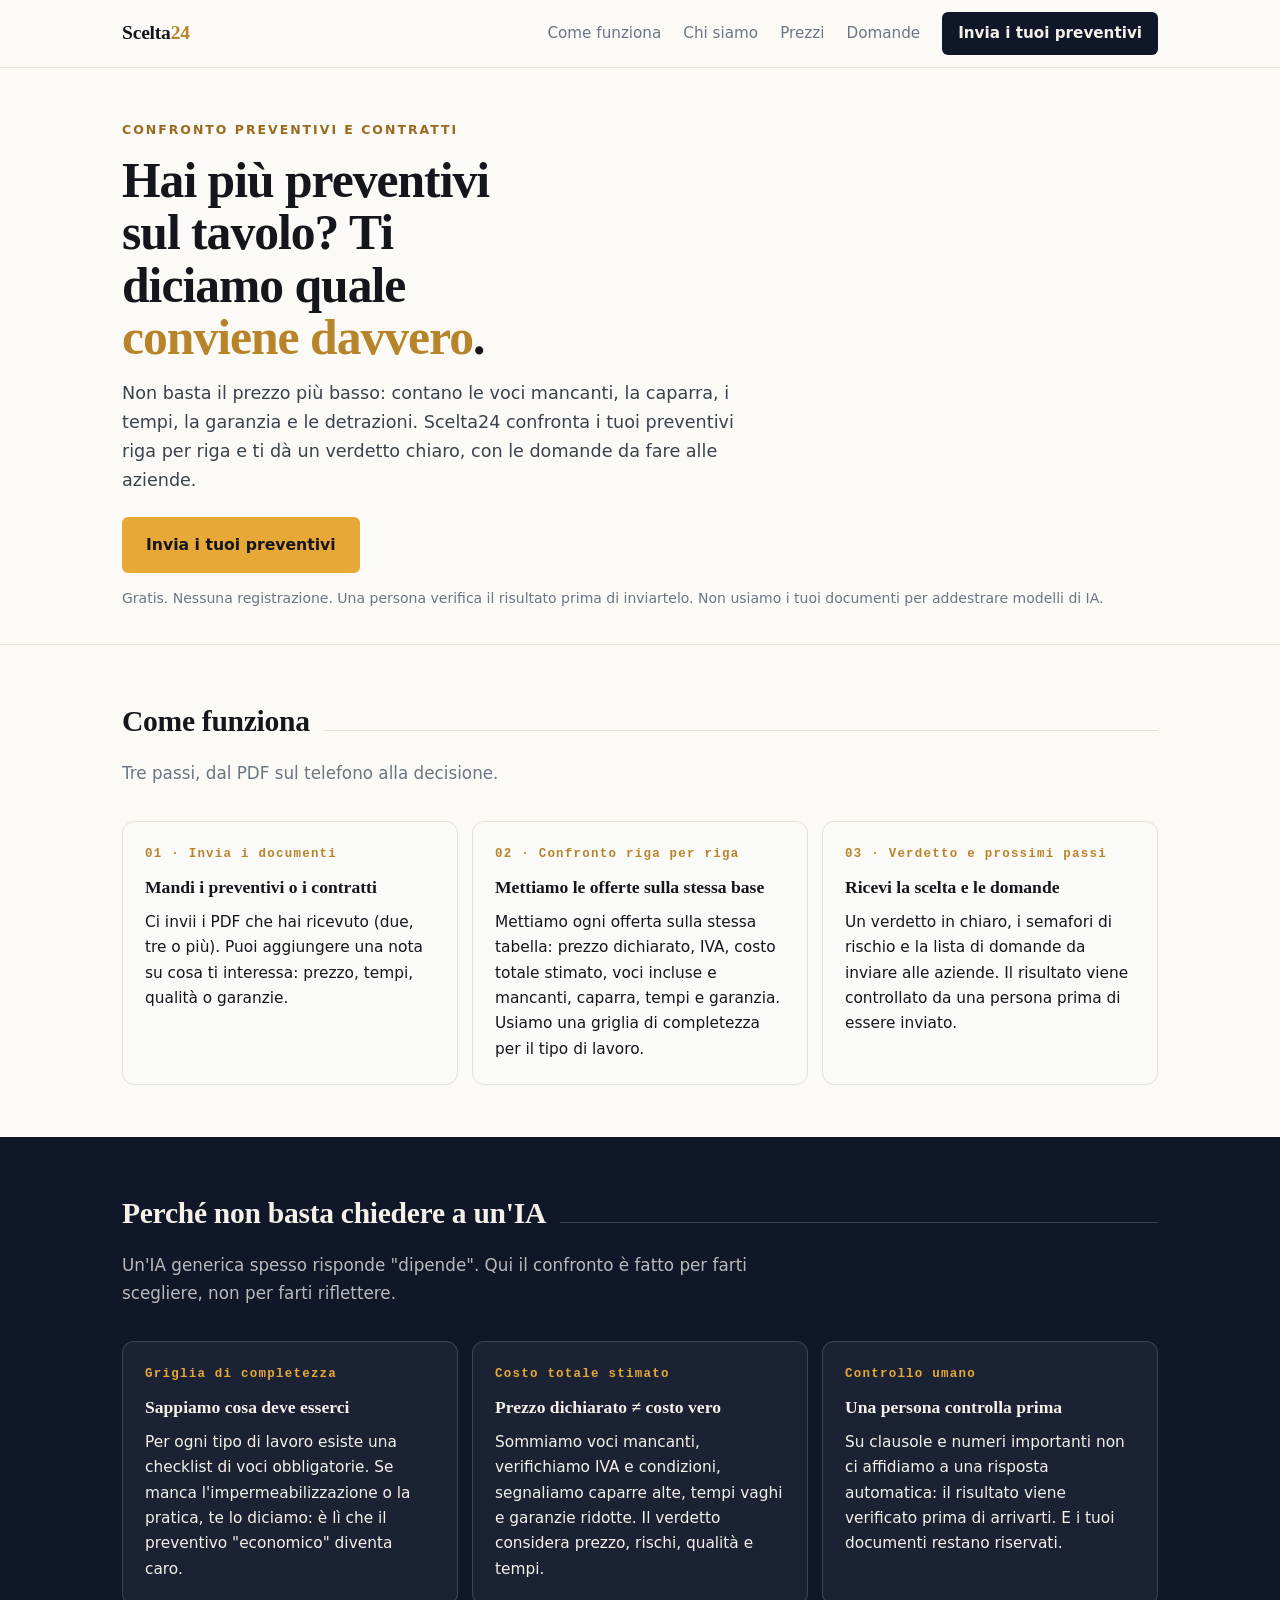
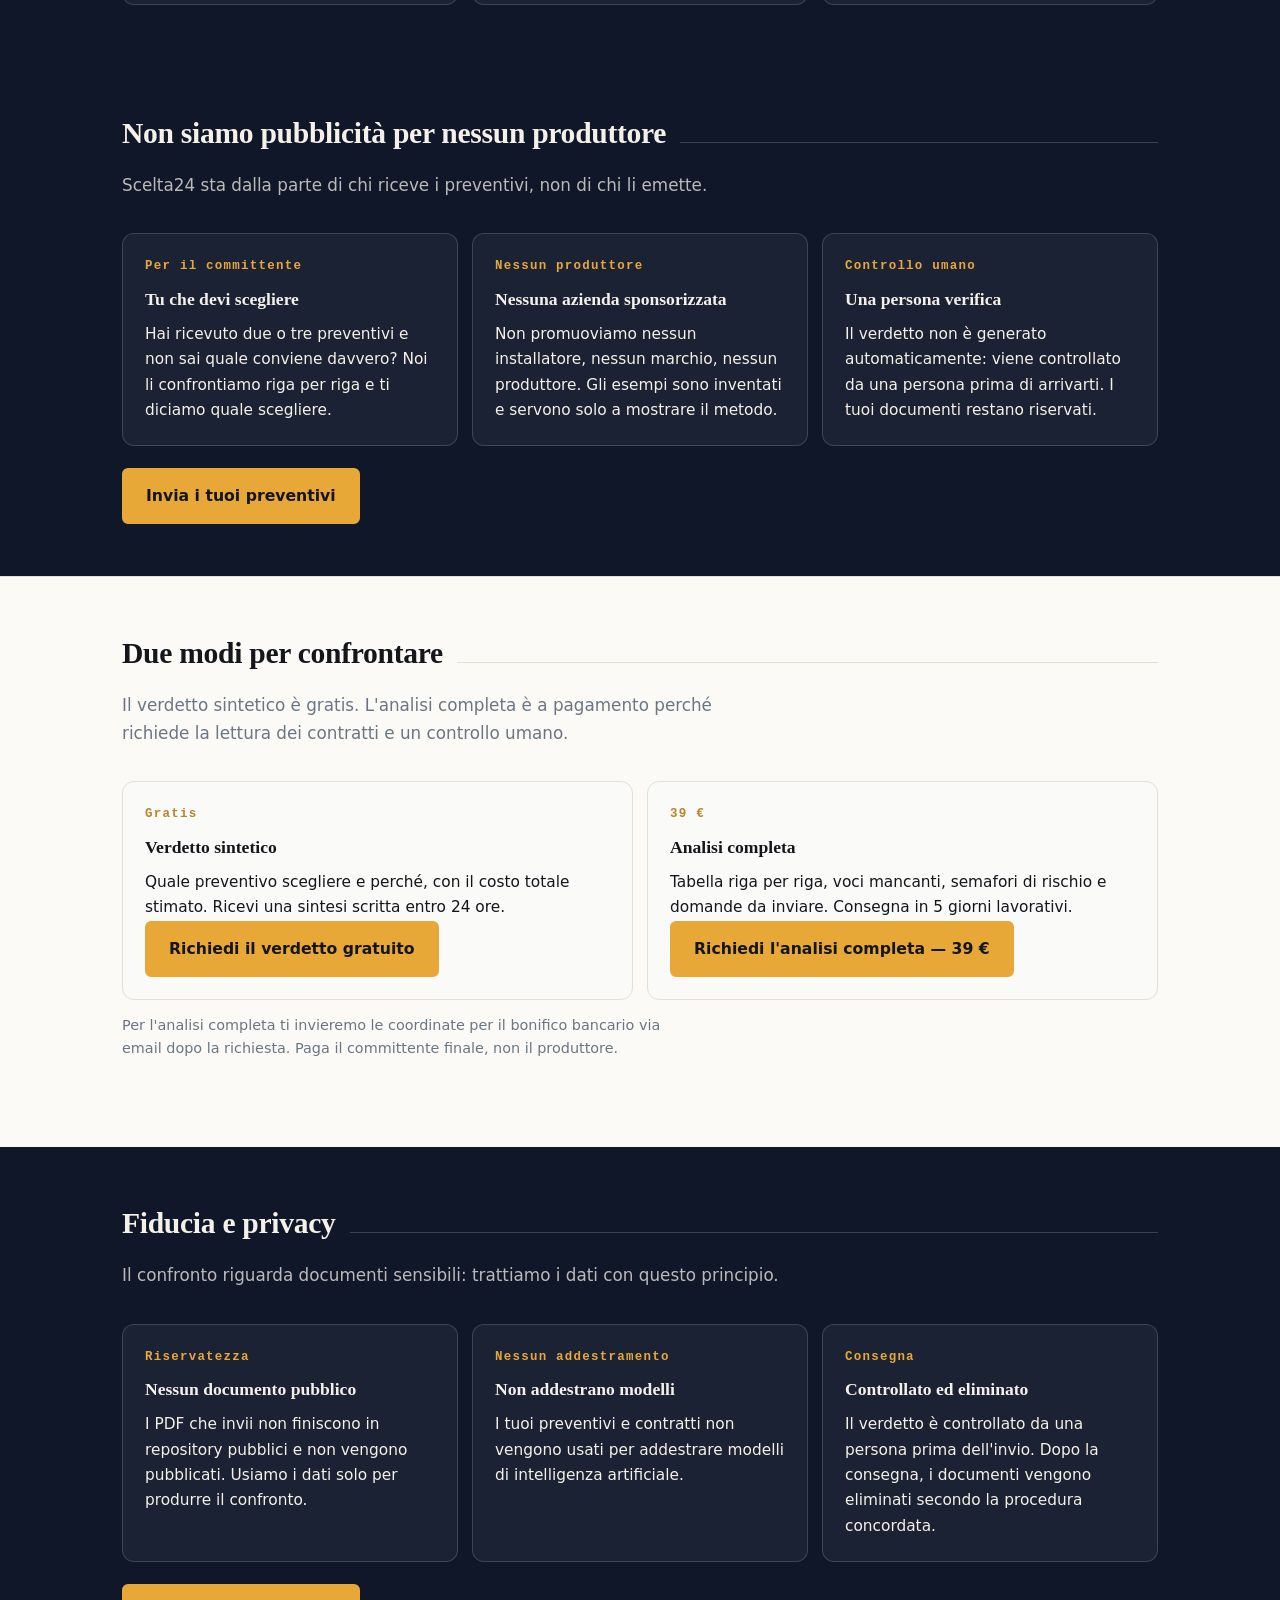
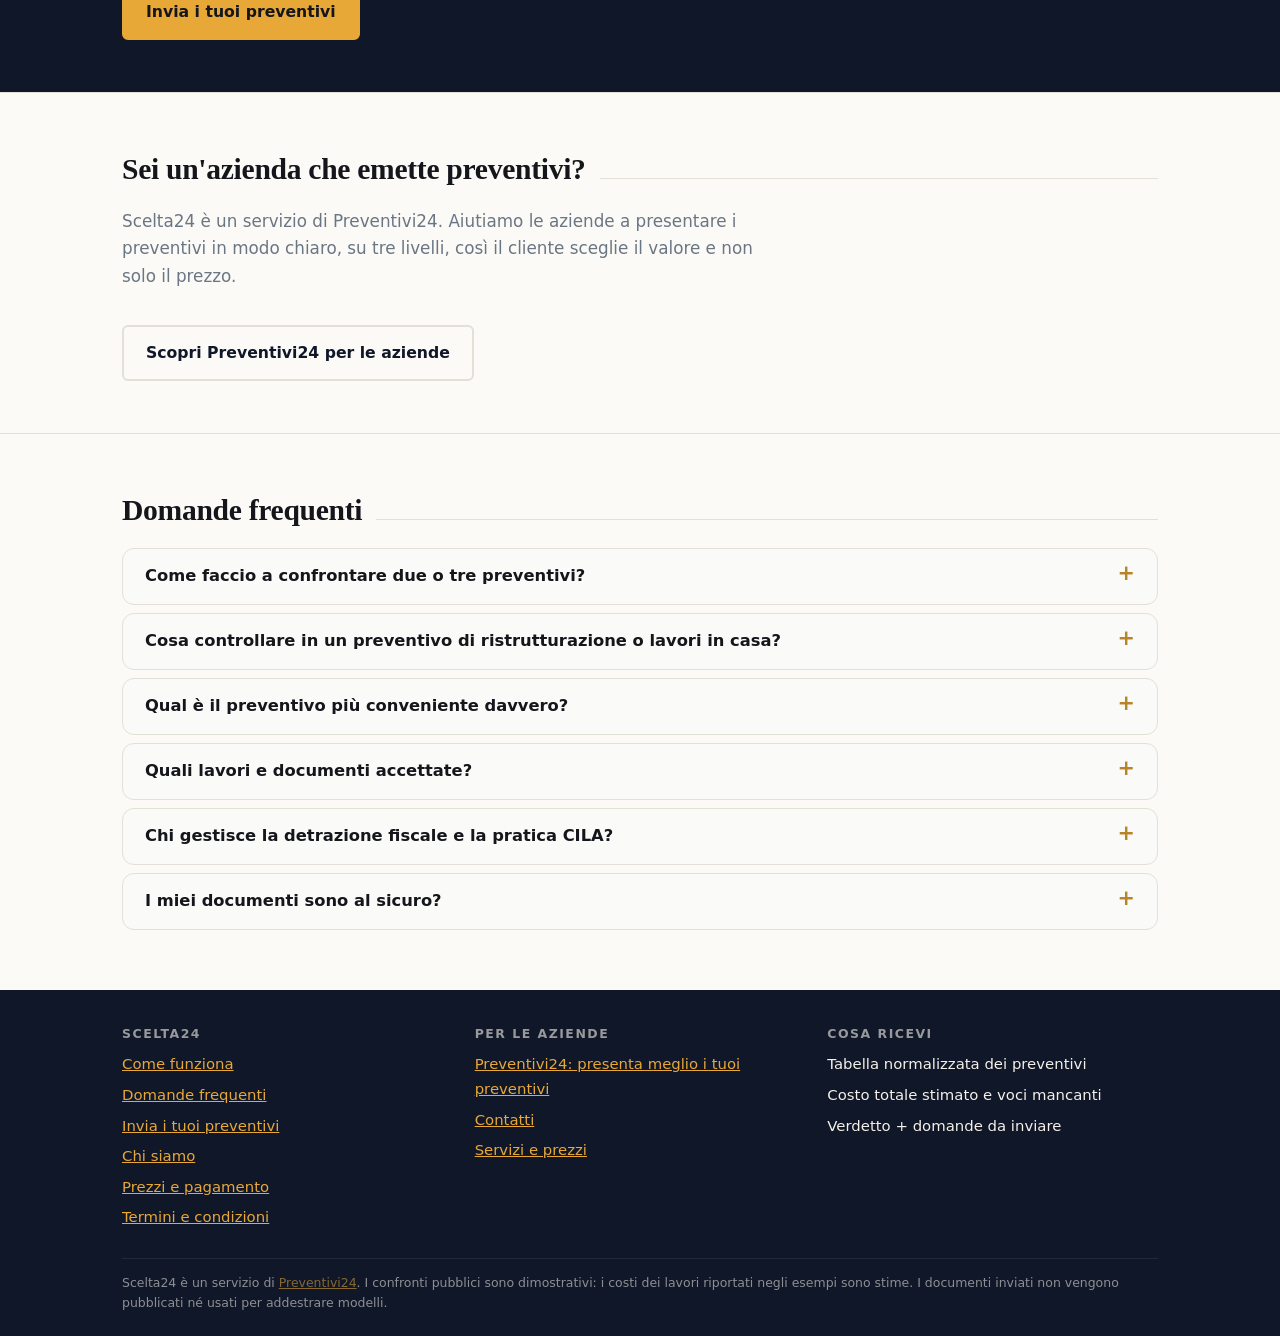
==== commit 3e533228: "P0 fix completati: CTA assoluti, config unica, publish_check rafforzato, Chrome fail-fast, cache/ass" ====
--- a/index.html
+++ b/index.html
@@ -22,9 +22,6 @@
 <meta name="twitter:image" content="https://gabriruss1.github.io/scelta24/images/og.png">
 
 <link rel="icon" href="data:image/svg+xml,%3Csvg%20xmlns='http://www.w3.org/2000/svg'%20viewBox='0%200%20100%20100'%3E%3Ctext%20y='.9em'%20font-size='90'%3ES%3C/text%3E%3C/svg%3E">
-<link rel="preconnect" href="https://fonts.googleapis.com">
-<link rel="preconnect" href="https://fonts.gstatic.com" crossorigin>
-<link href="https://fonts.googleapis.com/css2?family=Fraunces:opsz,wght@9..144,300;9..144,600;9..144,800&family=DM+Sans:wght@400;500;700&family=JetBrains+Mono:wght@400;700&display=swap" rel="stylesheet">
 <link rel="stylesheet" href="assets/landing.css">
 
 <script type="application/ld+json">
@@ -75,7 +72,7 @@
           "name": "Quali lavori e documenti accettate?",
           "acceptedAnswer": {
             "@type": "Answer",
-            "text": "Lavori in casa: bagno e ristrutturazioni, serramenti e infissi, fotovoltaico, climatizzazione e altri interventi. Ci servono i PDF dei preventivi o dei contratti. Per il confronto gratuito servono almeno due preventivi; per l'analisi completa basta un contratto. Se i documenti sono incompleti, te lo diciamo e ti spieghiamo come procedere."
+            "text": "Qualsiasi lavoro in casa: bagno e ristrutturazioni, cucina, pavimentazioni, tetto, isolamento, impianti elettrici e idraulici, riscaldamento, climatizzazione, fotovoltaico, serramenti, porte, giardino, ascensori e molto altro. Ci servono i PDF dei preventivi o dei contratti. Per il confronto gratuito servono almeno due preventivi; per l'analisi completa basta un contratto. Se il tuo lavoro non è in elenco, scegli «Altro» e descrivilo nel messaggio: lo gestiamo comunque. Se i documenti sono incompleti, te lo diciamo e ti spieghiamo come procedere."
           }
         },
         {
@@ -112,7 +109,7 @@
       <a href="chi-sono.html">Chi siamo</a>
       <a href="prezzi.html">Prezzi</a>
       <a href="#faq">Domande</a>
-      <a class="cta" href="contatti.html?servizio=confronto">Invia i tuoi preventivi</a>
+      <a class="cta" href="https://gabriruss1.github.io/scelta24/contatti.html?servizio=confronto">Invia i tuoi preventivi</a>
     </nav>
   </div>
 </header>
@@ -126,7 +123,7 @@
     <p class="hero__lead">Non basta il prezzo più basso: contano le voci mancanti, la caparra, i tempi, la garanzia e le detrazioni.
     Scelta24 confronta i tuoi preventivi riga per riga e ti dà un verdetto chiaro, con le domande da fare alle aziende.</p>
     <div class="hero__azioni">
-      <a class="btn btn--accent" href="contatti.html?servizio=confronto">Invia i tuoi preventivi</a>
+      <a class="btn btn--accent" href="https://gabriruss1.github.io/scelta24/contatti.html?servizio=confronto">Invia i tuoi preventivi</a>
     </div>
     <p class="hero__nota">Gratis. Nessuna registrazione. Una persona verifica il risultato prima di inviartelo. Non usiamo i tuoi documenti per addestrare modelli di IA.</p>
   </div>
@@ -202,7 +199,7 @@
       </div>
     </div>
     <div class="hero__azioni" style="margin-top:var(--s-4)">
-      <a class="btn btn--accent" href="contatti.html?servizio=confronto">Invia i tuoi preventivi</a>
+      <a class="btn btn--accent" href="https://gabriruss1.github.io/scelta24/contatti.html?servizio=confronto">Invia i tuoi preventivi</a>
     </div>
   </div>
 </section>
@@ -216,7 +213,7 @@
         <span class="card__num">Gratis</span>
         <h3>Verdetto sintetico</h3>
         <p>Quale preventivo scegliere e perché, con il costo totale stimato. Ricevi una sintesi scritta entro 24 ore.</p>
-        <p><a class="btn btn--accent" href="contatti.html?servizio=confronto">Richiedi il verdetto gratuito</a></p>
+        <p><a class="btn btn--accent" href="https://gabriruss1.github.io/scelta24/contatti.html?servizio=confronto">Richiedi il verdetto gratuito</a></p>
       </div>
       <div class="card">
         <span class="card__num">39 &euro;</span>
@@ -251,7 +248,7 @@
       </div>
     </div>
     <div class="hero__azioni" style="margin-top:var(--s-4)">
-      <a class="btn btn--accent" href="contatti.html?servizio=confronto">Invia i tuoi preventivi</a>
+      <a class="btn btn--accent" href="https://gabriruss1.github.io/scelta24/contatti.html?servizio=confronto">Invia i tuoi preventivi</a>
     </div>
   </div>
 </section>
@@ -273,7 +270,7 @@
       <details><summary>Come faccio a confrontare due o tre preventivi?</summary><p>Mettiamo le offerte sulla stessa base: prezzo dichiarato, IVA, voci incluse e mancanti, caparra, tempi e garanzia. Il preventivo più basso sulla carta spesso esclude voci che poi paghi a parte. Scelta24 fa questo confronto riga per riga e ti mostra il costo totale stimato.</p></details>
 <details><summary>Cosa controllare in un preventivo di ristrutturazione o lavori in casa?</summary><p>Controlla che ci siano demolizione e smaltimento, impermeabilizzazione, impianti con collaudo, materiali specificati, tempi scritti, garanzia e condizioni di pagamento. Se una voce è vaga o manca, chiedila per iscritto prima di firmare.</p></details>
 <details><summary>Qual è il preventivo più conveniente davvero?</summary><p>Non basta il prezzo: conta il costo totale stimato. Aggiungi le voci mancanti, verifica IVA e detrazioni, guarda caparra, garanzia e tempi. Un preventivo più economico può costare di più se esclude lavori essenziali o scarica rischi su di te. La decisione va confermata con l&#x27;impresa.</p></details>
-<details><summary>Quali lavori e documenti accettate?</summary><p>Lavori in casa: bagno e ristrutturazioni, serramenti e infissi, fotovoltaico, climatizzazione e altri interventi. Ci servono i PDF dei preventivi o dei contratti. Per il confronto gratuito servono almeno due preventivi; per l&#x27;analisi completa basta un contratto. Se i documenti sono incompleti, te lo diciamo e ti spieghiamo come procedere.</p></details>
+<details><summary>Quali lavori e documenti accettate?</summary><p>Qualsiasi lavoro in casa: bagno e ristrutturazioni, cucina, pavimentazioni, tetto, isolamento, impianti elettrici e idraulici, riscaldamento, climatizzazione, fotovoltaico, serramenti, porte, giardino, ascensori e molto altro. Ci servono i PDF dei preventivi o dei contratti. Per il confronto gratuito servono almeno due preventivi; per l&#x27;analisi completa basta un contratto. Se il tuo lavoro non è in elenco, scegli «Altro» e descrivilo nel messaggio: lo gestiamo comunque. Se i documenti sono incompleti, te lo diciamo e ti spieghiamo come procedere.</p></details>
 <details><summary>Chi gestisce la detrazione fiscale e la pratica CILA?</summary><p>Dipende dal preventivo: alcuni la includono, altri la lasciano a tuo carico. Va scritto in modo chiaro perché ha un costo e serve per la detrazione. Se non è indicato, è una domanda da fare all&#x27;azienda prima di scegliere.</p></details>
 <details><summary>I miei documenti sono al sicuro?</summary><p>I preventivi e i contratti che invii servono solo per il confronto. Non finiscono in un repository pubblico, non vengono usati per addestrare modelli di IA e vengono eliminati dopo la consegna. Una persona verifica il risultato prima di inviartelo.</p></details>
     </div>
@@ -290,7 +287,7 @@
         <ul>
           <li><a href="#come-funziona">Come funziona</a></li>
           <li><a href="#faq">Domande frequenti</a></li>
-          <li><a href="contatti.html?servizio=confronto">Invia i tuoi preventivi</a></li>
+          <li><a href="https://gabriruss1.github.io/scelta24/contatti.html?servizio=confronto">Invia i tuoi preventivi</a></li>
           <li><a href="chi-sono.html">Chi siamo</a></li>
           <li><a href="prezzi.html">Prezzi e pagamento</a></li>
           <li><a href="termini.html">Termini e condizioni</a></li>
--- a/assets/landing.css
+++ b/assets/landing.css
@@ -220,6 +220,7 @@
 }
 #contactForm textarea { min-height: 120px; resize: vertical; }
 #contactForm input[type="file"] { padding: 6px 4px; font-size: .95rem; color: var(--grey); }
+#contactForm input[type="file"] + input[type="file"] { margin-top: 6px; }
 #contactForm .form-note { font-size: .85rem; color: var(--grey); margin: 0; }
 #contactForm .form-status { min-height: 1.2em; font-size: .9rem; }
 #contactForm button[type="submit"] { align-self: start; }
@@ -244,6 +245,7 @@
 /* --- stato form --- */
 .form-status--errore { color: #B42318; font-weight: 600; }
 .form-status--ok { color: #166534; }
+.form-status--avviso { color: var(--amber-dim, #B8842A); font-weight: 600; }
 #contactForm button[type="submit"]:disabled { opacity: .6; cursor: default; transform: none; box-shadow: none; }
 .lista-file { list-style: none; margin: var(--s-2) 0 0; padding: 0; font-size: .9rem; color: var(--grey); }
 .lista-file li { padding: 4px 0; border-bottom: 1px dashed var(--line); }
@@ -260,3 +262,24 @@
 }
 .torna-su--visibile { opacity: 1; visibility: visible; }
 .torna-su:hover { background: var(--brand-ink); color: var(--brand); }
+
+/* --- privacy checkbox --- */
+.checkbox-wrapper {
+  display: flex;
+  align-items: flex-start;
+  gap: 10px;
+  margin: var(--s-3) 0;
+  font-size: .9rem;
+  color: var(--ink);
+  line-height: 1.4;
+  cursor: pointer;
+}
+.checkbox-wrapper input[type="checkbox"] {
+  width: 18px;
+  height: 18px;
+  margin-top: 2px;
+  flex-shrink: 0;
+  accent-color: var(--brand);
+}
+.checkbox-wrapper a { color: var(--brand); text-decoration: underline; }
+.checkbox-wrapper a:hover { color: var(--amber); }
